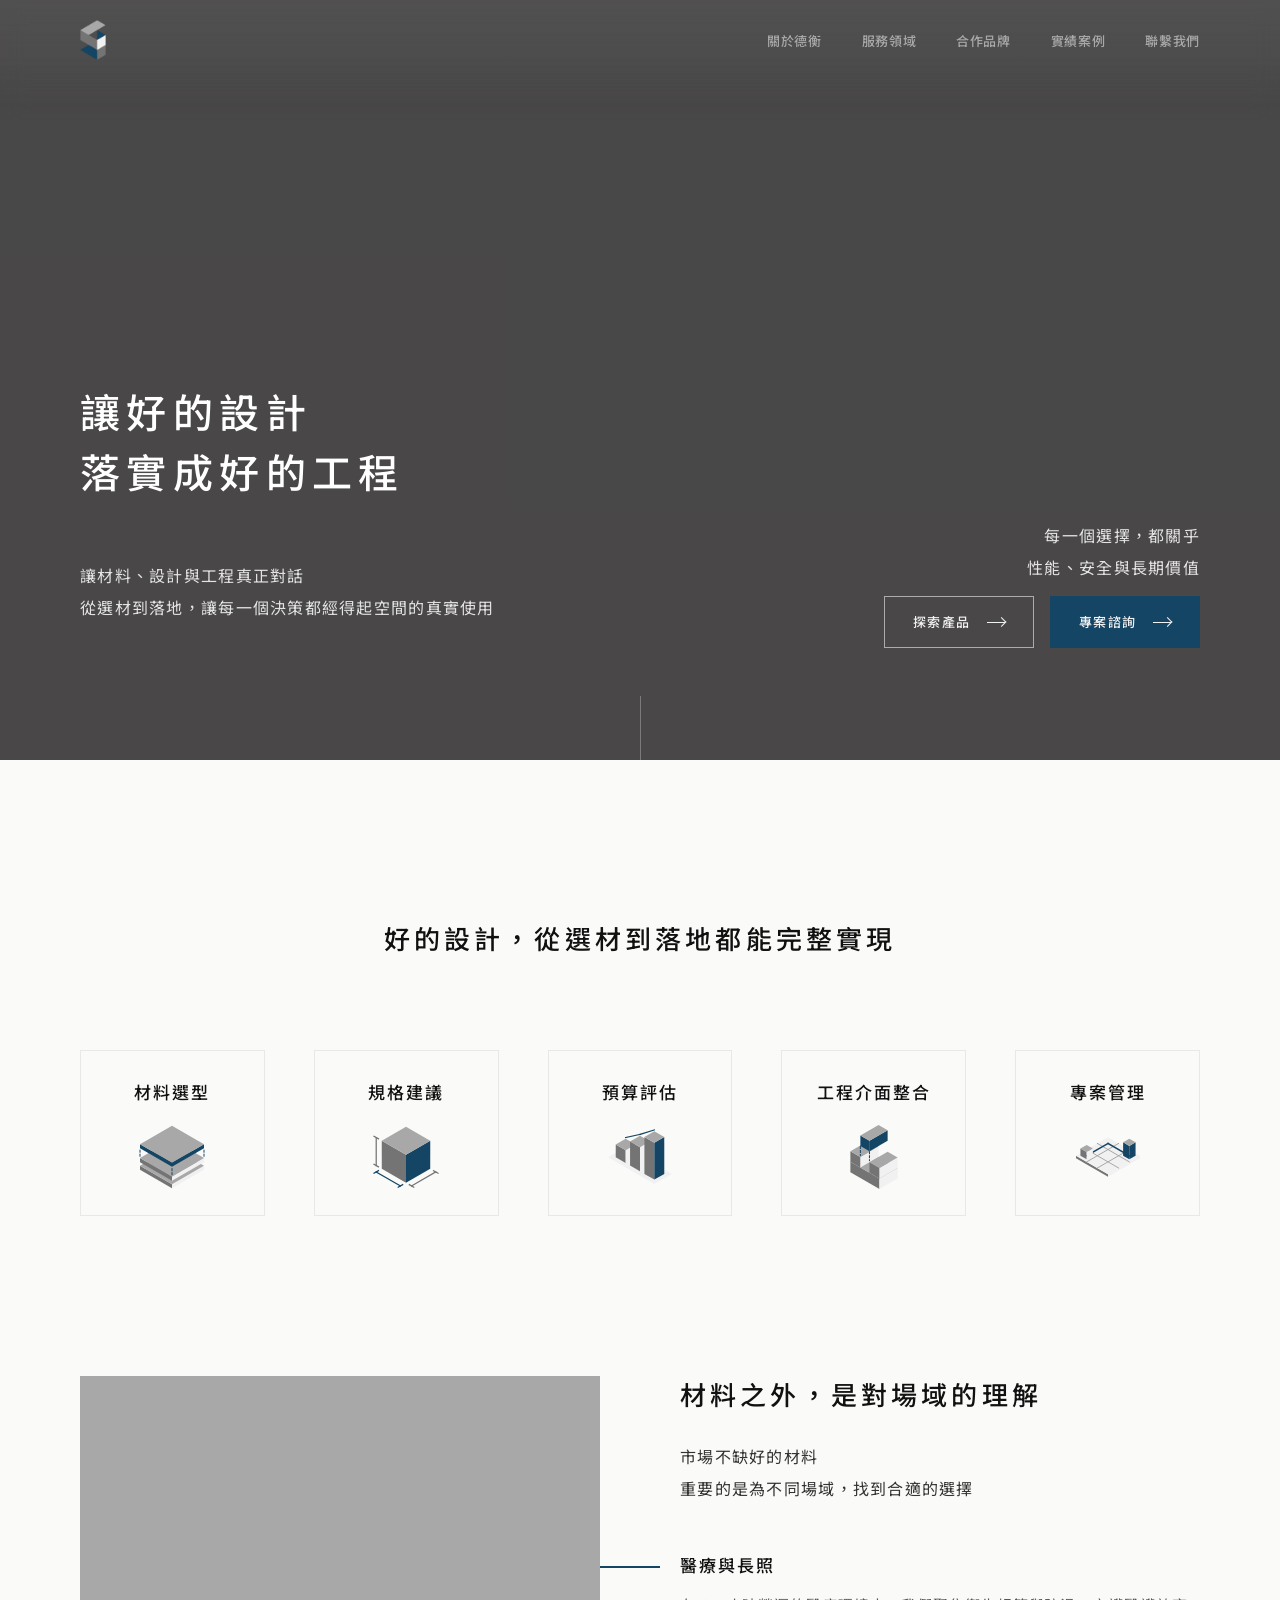
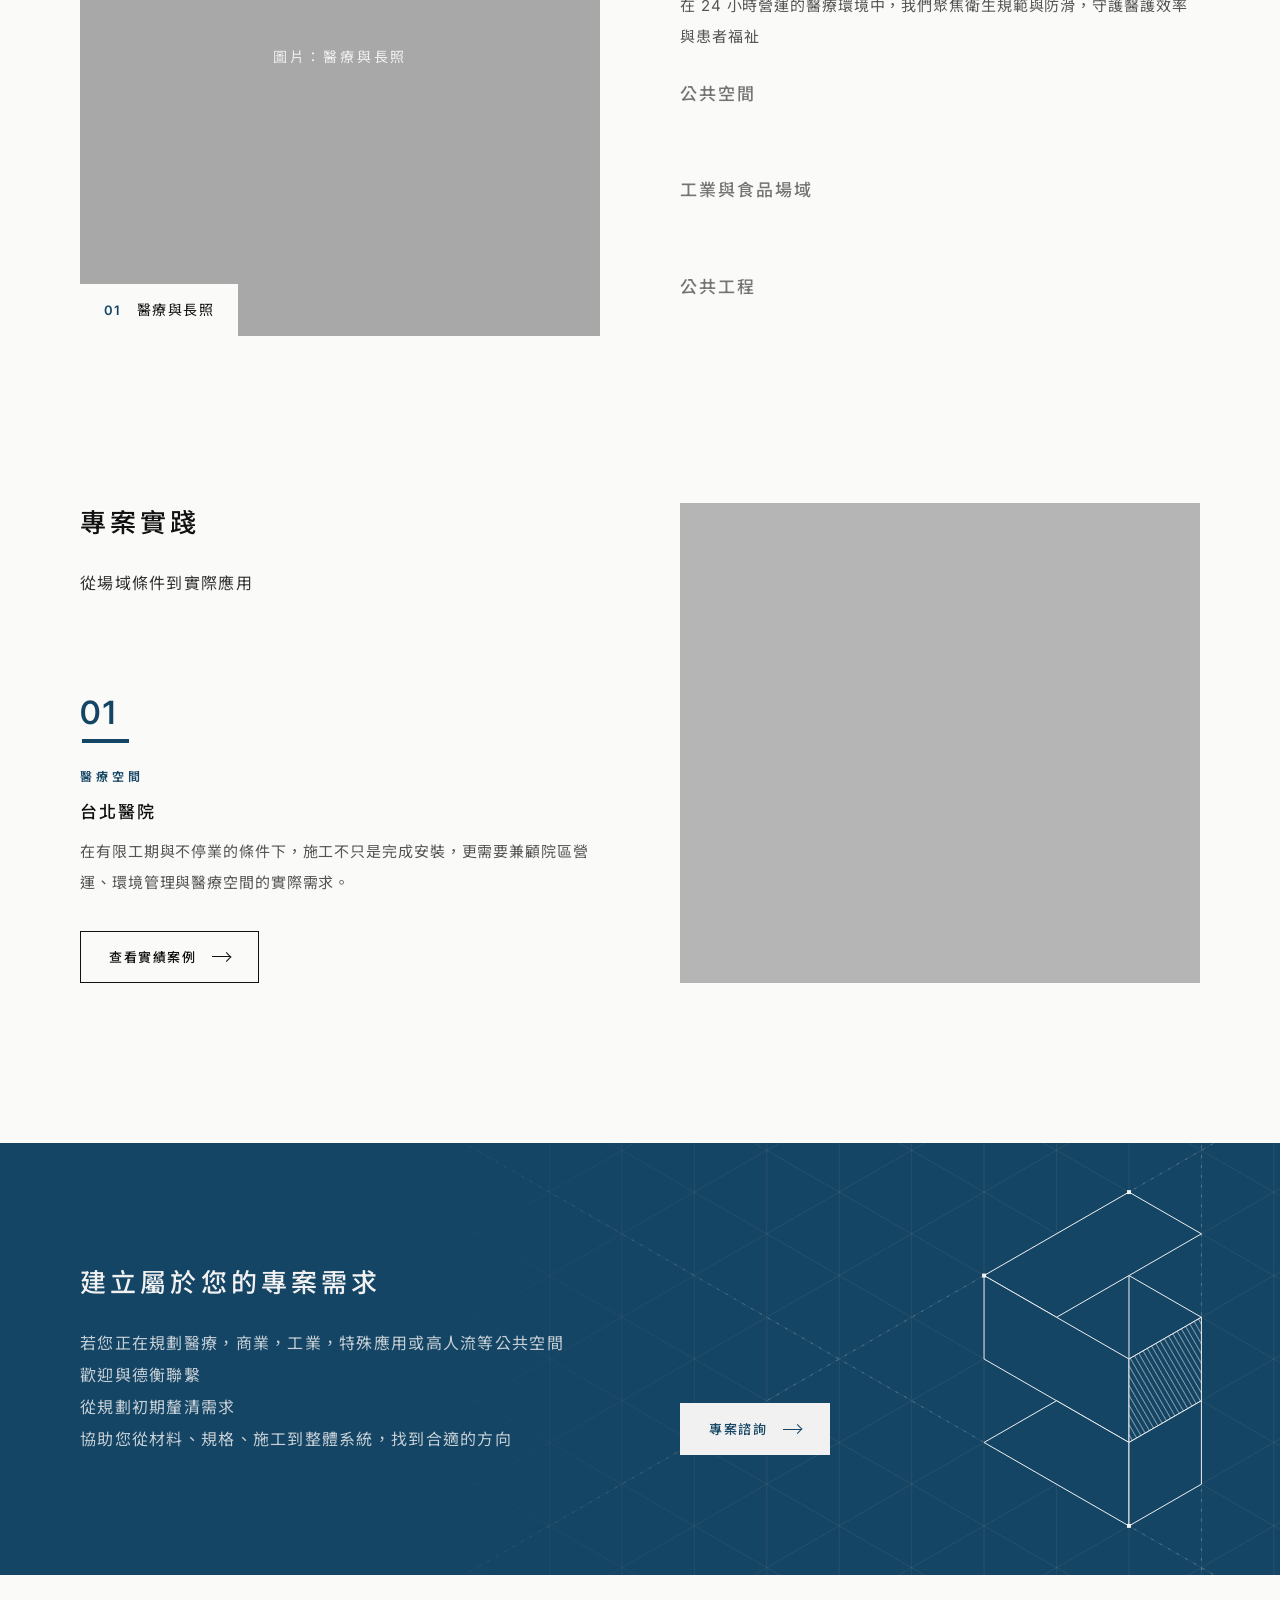
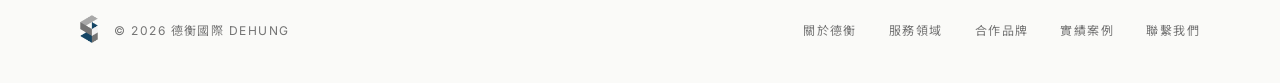
==== index.html @ 92600423 "Initial site preview Six pages (home, about, solutions, products, projects, contact) with noindex me" ====
<!doctype html>
<html lang="zh-Hant">
<head>
  <meta charset="utf-8" />
  <meta name="viewport" content="width=device-width, initial-scale=1" />
  <!-- 預覽階段：不讓搜尋引擎收錄。正式上線時刪除這一行，並把 robots.txt 改成允許 -->
  <meta name="robots" content="noindex, nofollow" />
  <title>德衡國際 DEHUNG</title>
  <link rel="preconnect" href="https://fonts.googleapis.com" />
  <link rel="preconnect" href="https://fonts.gstatic.com" crossorigin />
  <link href="https://fonts.googleapis.com/css2?family=Inter:wght@400;500;600;700&family=Noto+Sans+TC:wght@400;500;600;700&display=swap" rel="stylesheet" />
  <link rel="stylesheet" href="styles.css" />
</head>
<body>
  <header class="site-header">
    <div class="section site-header__inner">
      <a class="site-logo" href="index.html"><img src="assets/dh-icon.png" alt="德衡國際 DEHUNG 首頁" width="26" height="40" /></a>
      <button class="nav-toggle" type="button" aria-expanded="false" aria-controls="site-nav" aria-label="開啟選單"><span></span><span></span></button>
      <nav class="site-nav" id="site-nav" aria-label="主選單">
        <ul class="site-nav__list">
          <li><a href="about.html">關於德衡</a></li>
          <li><a href="solutions.html">服務領域</a></li>
          <li><a href="products.html">合作品牌</a></li>
          <li><a href="projects.html">實績案例</a></li>
          <li><a href="contact.html">聯繫我們</a></li>
        </ul>
      </nav>
    </div>
  </header>

  <main>
    <!-- Hero -->
    <section class="hero">
      <div class="section hero__inner">
        <h1 class="h1">讓好的設計<br />落實成好的工程</h1>
        <div class="hero__bottom">
          <p class="text-large">讓材料、設計與工程真正對話<br />從選材到落地，讓每一個決策都經得起空間的真實使用</p>
          <div class="hero__aside">
            <p class="text-large">每一個選擇，都關乎<br />性能、安全與長期價值</p>
            <div class="btn-group">
              <a class="btn btn--ghost-light" href="products.html">探索產品<span class="arrow" aria-hidden="true"></span></a>
              <a class="btn btn--primary" href="contact.html">專案諮詢<span class="arrow" aria-hidden="true"></span></a>
            </div>
          </div>
        </div>
      </div>
      <span class="hero__scroll" aria-hidden="true"></span>
    </section>

    <!-- 服務流程 -->
    <section class="section block services">
      <h2 class="h3">好的設計，從選材到落地都能完整實現</h2>
      <ul class="services__list">
        <li class="card service-card"><h3 class="h4">材料選型</h3><img src="assets/icons/materials.svg" alt="" width="72" height="72" /></li>
        <li class="card service-card"><h3 class="h4">規格建議</h3><img src="assets/icons/specs.svg" alt="" width="72" height="72" /></li>
        <li class="card service-card"><h3 class="h4">預算評估</h3><img src="assets/icons/budget.svg" alt="" width="72" height="72" /></li>
        <li class="card service-card"><h3 class="h4">工程介面整合</h3><img src="assets/icons/integration.svg" alt="" width="72" height="72" /></li>
        <li class="card service-card"><h3 class="h4">專案管理</h3><img src="assets/icons/management.svg" alt="" width="72" height="72" /></li>
      </ul>
    </section>

    <!-- 場域 -->
    <section class="section block two-col" data-sectors>
      <div class="sectors__media">
        <figure class="sector-panel sector-panel--medical is-active" id="medical-panel" role="tabpanel" aria-labelledby="medical-tab">
          <!-- 換成照片：<img src="assets/sectors/medical.jpg" alt="醫療與長照" /> -->
          <span class="sector-panel__placeholder">圖片：醫療與長照</span>
        </figure>
        <figure class="sector-panel sector-panel--public" id="public-panel" role="tabpanel" aria-labelledby="public-tab" aria-hidden="true">
          <!-- 換成照片：<img src="assets/sectors/public.jpg" alt="公共空間" /> -->
          <span class="sector-panel__placeholder">圖片：公共空間</span>
        </figure>
        <figure class="sector-panel sector-panel--industrial" id="industrial-panel" role="tabpanel" aria-labelledby="industrial-tab" aria-hidden="true">
          <!-- 換成照片：<img src="assets/sectors/industrial.jpg" alt="工業與食品場域" /> -->
          <span class="sector-panel__placeholder">圖片：工業與食品場域</span>
        </figure>
        <figure class="sector-panel sector-panel--civil" id="civil-panel" role="tabpanel" aria-labelledby="civil-tab" aria-hidden="true">
          <!-- 換成照片：<img src="assets/sectors/civil.jpg" alt="公共工程" /> -->
          <span class="sector-panel__placeholder">圖片：公共工程</span>
        </figure>
        <p class="sectors__tag" aria-hidden="true"><span class="sectors__tag-num" data-sector-num>01</span><span data-sector-name>醫療與長照</span></p>
      </div>
      <div class="split__body">
        <h2 class="h3">材料之外，是對場域的理解</h2>
        <p class="text-large split__intro">市場不缺好的材料<br />重要的是為不同場域，找到合適的選擇</p>
        <ul class="sectors__list split__foot" role="tablist" aria-orientation="vertical" aria-label="服務場域">
          <li class="sector-item is-active">
            <button class="sector-tab" id="medical-tab" role="tab" aria-controls="medical-panel" aria-selected="true" tabindex="0" data-num="01">
              <span class="h4">醫療與長照</span>
              <span class="text-body">在 24 小時營運的醫療環境中，我們聚焦衛生規範與防滑，守護醫護效率與患者福祉</span>
            </button>
          </li>
          <li class="sector-item">
            <button class="sector-tab" id="public-tab" role="tab" aria-controls="public-panel" aria-selected="false" tabindex="-1" data-num="02">
              <span class="h4">公共空間</span>
              <span class="text-body">讓公共空間的安全與舒適度被看見，將材料應用轉化為長效的使用者體驗</span>
            </button>
          </li>
          <li class="sector-item">
            <button class="sector-tab" id="industrial-tab" role="tab" aria-controls="industrial-panel" aria-selected="false" tabindex="-1" data-num="03">
              <span class="h4">工業與食品場域</span>
              <span class="text-body">針對工業場域，提供高規格的安全與衛生/公安規劃</span>
            </button>
          </li>
          <li class="sector-item">
            <button class="sector-tab" id="civil-tab" role="tab" aria-controls="civil-panel" aria-selected="false" tabindex="-1" data-num="04">
              <span class="h4">公共工程</span>
              <span class="text-body">在學校、政府機關或公共空間落實結構安全與應用合理性的長久承諾</span>
            </button>
          </li>
        </ul>
      </div>
    </section>

    <!-- 專案實踐 -->
    <section class="section block two-col">
      <div class="split__body">
        <h2 class="h3">專案實踐</h2>
        <p class="text-large split__intro">從場域條件到實際應用</p>
        <article class="case split__foot">
          <span class="project-num"><span class="number">01</span><img src="assets/line-short.svg" alt="" width="47" height="4" /></span>
          <p class="eyebrow eyebrow--accent">醫療空間</p>
          <h3 class="h4">台北醫院</h3>
          <p class="text-body">在有限工期與不停業的條件下，施工不只是完成安裝，更需要兼顧院區營運、環境管理與醫療空間的實際需求。</p>
          <a class="btn btn--secondary" href="projects.html#hospital">查看實績案例<span class="arrow" aria-hidden="true"></span></a>
        </article>
      </div>
      <!-- 換成照片：<img class="split__img" src="assets/home/case-hospital.jpg" alt="台北醫院" style="object-fit:cover;width:100%" /> -->
      <div class="placeholder-img split__img" role="img" aria-label="案例圖片"></div>
    </section>

    <!-- 聯繫 CTA -->
    <section class="cta-band block">
      <div class="section two-col cta-band__inner">
        <img class="cta-band__graphic" src="assets/contact-graphic.svg" alt="" width="1440" height="440" />
        <div>
          <h2 class="h3">建立屬於您的專案需求</h2>
          <p class="text-large">若您正在規劃醫療，商業，工業，特殊應用或高人流等公共空間<br />歡迎與德衡聯繫<br />從規劃初期釐清需求<br />協助您從材料、規格、施工到整體系統，找到合適的方向</p>
        </div>
        <div>
          <a class="btn btn--inverse" href="contact.html">專案諮詢<span class="arrow" aria-hidden="true"></span></a>
        </div>
      </div>
    </section>
  </main>

  <footer class="site-footer">
    <div class="section site-footer__inner">
      <div class="site-footer__brand">
        <img src="assets/dh-icon.png" alt="" width="18" height="28" />
        <p>© 2026 德衡國際 DEHUNG</p>
      </div>
      <nav aria-label="頁尾選單">
        <ul>
          <li><a href="about.html">關於德衡</a></li>
          <li><a href="solutions.html">服務領域</a></li>
          <li><a href="products.html">合作品牌</a></li>
          <li><a href="projects.html">實績案例</a></li>
          <li><a href="contact.html">聯繫我們</a></li>
        </ul>
      </nav>
    </div>
  </footer>
  <script src="main.js"></script>
</body>
</html>
---- styles.css ----
/* ==========================================================================
   DEHUNG website — shared styles
   ========================================================================== */

/* ---------- Tokens ---------- */
:root {
  /* Logo palette — exact values sampled from assets/dh-icon.png. The only brand colours. */
  --logo-navy: #154564;
  --logo-gray: #747474;
  --logo-gray-light: #A8A8A8;
  --logo-white: #F1F1F2;

  /* Neutrals for page and text */
  --color-bg: #fafaf8;
  --color-ink: #111;
  --color-text: #333;
  --color-text-soft: #555;
  --color-white: #fff;
  --color-border: #e8e8e6;
  --color-placeholder: #b5b5b5;
  --color-hero: #706d6d;
  --color-hero-overlay: rgba(26, 26, 26, 0.45);

  --font: "Inter", "Noto Sans TC", "PingFang TC", sans-serif;
  --ease: cubic-bezier(0.65, 0, 0.35, 1);

  /* Layout */
  --page-max: 1440px;
  --gutter: 80px;          /* fixed side margin on every page */
  --media-gap: 80px;       /* gap between an image and its text */
  --space-section: 160px;  /* vertical gap between sections */
  --header-h: 80px;
}

/* ---------- Base ---------- */
* { box-sizing: border-box; }
html, body { margin: 0; }
html { scroll-padding-top: var(--header-h); }
body {
  background: var(--color-bg);
  color: var(--color-ink);
  font-family: var(--font);
  -webkit-font-smoothing: antialiased;
}
h1, h2, h3, p, ul, figure { margin: 0; padding: 0; }
ul { list-style: none; }
img { display: block; }

/* ---------- Type ---------- */
.h1 { font-size: 40px; font-weight: 500; line-height: 1.5;  letter-spacing: 0.16em; }
.h2 { font-size: 34px; font-weight: 500; line-height: 1.5;  letter-spacing: 0.14em; }
.h3 { font-size: 26px; font-weight: 500; line-height: 1.55; letter-spacing: 0.16em; color: var(--color-ink); }
.h4 { font-size: 17px; font-weight: 500; line-height: 1.6;  letter-spacing: 0.12em; color: var(--color-ink); }
.text-large { font-size: 16px; font-weight: 400; line-height: 2;   letter-spacing: 0.08em; color: var(--color-text); }
.text-body  { font-size: 15px; font-weight: 400; line-height: 2.1; letter-spacing: 0.06em; color: var(--color-text-soft); }
.eyebrow { font-size: 12px; font-weight: 600; line-height: 20px; letter-spacing: 0.32em; color: var(--color-text-soft); }
.eyebrow--accent { color: var(--logo-navy); }
.number { font-size: 32px; font-weight: 600; line-height: 1.2; letter-spacing: 0.08em; color: var(--logo-navy); }

/* number with the short navy rule underneath (01, 02 …) */
.project-num { display: inline-flex; flex-direction: column; align-items: flex-start; gap: 6px; }
.project-num img { width: 47px; height: 4px; margin-left: 2px; }

/* ---------- Layout ---------- */
.section {
  max-width: var(--page-max);
  margin: 0 auto;
  padding: 0 var(--gutter);
}
.block { margin-top: var(--space-section); }
.two-col {
  display: grid;
  grid-template-columns: 1fr 1fr;
  column-gap: var(--media-gap);
}
.card { border: 1px solid var(--color-border); }
.placeholder-img { background: var(--color-placeholder); }

/* page title row used at the top of inner pages: title left, intro right */
.page-intro {
  align-items: end;
  padding-top: calc(var(--header-h) + 120px);
}
.page-intro .text-large { color: var(--color-text); }

/* ---------- Header + navigation ---------- */
/* the bar overlays the top of the page (negative margin), so its fade always sits on one background */
.site-header {
  position: sticky;
  top: 0;
  z-index: 50;
  margin-bottom: calc(-1 * var(--header-h));
}
/* logo dark gray (#747474) at 20%, fading to nothing; runs a little past the bar so there is no hard edge */
.site-header::before {
  content: "";
  position: absolute;
  inset: 0 0 -40px;
  z-index: -1;
  background: linear-gradient(to bottom, rgba(116, 116, 116, 0.2), rgba(116, 116, 116, 0));
  /* light frosted blur keeps the menu readable over content scrolling underneath; it fades out with the tint */
  -webkit-backdrop-filter: blur(12px);
  backdrop-filter: blur(12px);
  -webkit-mask-image: linear-gradient(to bottom, #000 55%, transparent);
  mask-image: linear-gradient(to bottom, #000 55%, transparent);
  pointer-events: none;
}
.site-header__inner {
  display: flex;
  align-items: center;
  justify-content: space-between;
  height: var(--header-h);
}
.site-logo img { width: auto; height: 40px; }

.site-nav__list { display: flex; gap: 40px; }
.site-nav a {
  position: relative;
  display: block;
  padding: 8px 0;
  font-size: 13px;
  font-weight: 500;
  letter-spacing: 0.05em;
  color: var(--logo-gray);
  text-decoration: none;
  transition: color 0.3s;
}
.site-nav a:hover,
.site-nav a:focus-visible,
.site-nav a[aria-current="page"] { color: var(--logo-navy); }
/* current page: a thin navy rule under the label */
.site-nav a::after {
  content: "";
  position: absolute;
  left: 0;
  right: 0;
  bottom: 0;
  height: 1px;
  background: var(--logo-navy);
  transform: scaleX(0);
  transform-origin: left;
  transition: transform 0.4s var(--ease);
}
.site-nav a[aria-current="page"]::after { transform: scaleX(1); }
.site-nav a:focus-visible { outline: 2px solid var(--logo-navy); outline-offset: 4px; }
/* over dark sections (home hero, navy band) navy would vanish: light gray, hover/current off-white (set by main.js) */
@media (min-width: 901px) {
  .site-header.is-on-dark .site-nav a { color: var(--logo-gray-light); }
  .site-header.is-on-dark .site-nav a:hover,
  .site-header.is-on-dark .site-nav a:focus-visible,
  .site-header.is-on-dark .site-nav a[aria-current="page"] { color: var(--logo-white); }
  .site-header.is-on-dark .site-nav a::after { background: var(--logo-white); }
}
.site-header.is-on-dark .nav-toggle span { background: var(--logo-white); }
.site-header.is-on-dark:has(.nav-toggle[aria-expanded="true"]) .nav-toggle span { background: var(--logo-gray); }

.nav-toggle {
  display: none;
  position: relative;
  width: 40px;
  height: 40px;
  padding: 0;
  border: 0;
  background: none;
  cursor: pointer;
}
.nav-toggle span {
  position: absolute;
  left: 10px;
  width: 20px;
  height: 1px;
  background: var(--logo-gray);
  transition: transform 0.3s var(--ease), top 0.3s var(--ease);
}
.nav-toggle span:first-child { top: 16px; }
.nav-toggle span:last-child { top: 23px; }
.nav-toggle[aria-expanded="true"] span:first-child { top: 20px; transform: rotate(30deg); }
.nav-toggle[aria-expanded="true"] span:last-child { top: 20px; transform: rotate(-30deg); }

/* ---------- Buttons — square, line-drawn arrow; hover wipes a fill in at the logo's 30° angle ---------- */
.btn {
  --wipe: var(--color-ink);
  --wipe-text: var(--color-white);
  position: relative;
  isolation: isolate;
  overflow: hidden;
  display: inline-flex;
  align-items: center;
  gap: 16px;
  height: 52px;
  padding: 0 28px;
  border: 1px solid currentColor;
  background: none;
  font: inherit;
  font-size: 13px;
  font-weight: 500;
  line-height: 20px;
  letter-spacing: 0.12em;
  text-decoration: none;
  white-space: nowrap;
  cursor: pointer;
  transition: color 0.3s 0.1s, border-color 0.3s;
}
.btn::before {
  content: "";
  position: absolute;
  inset: -1px;
  z-index: -1;
  background: var(--wipe);
  clip-path: polygon(-30px 0, 0 0, -30px 100%, -30px 100%);
  transition: clip-path 0.5s var(--ease);
}
.btn:hover::before,
.btn:focus-visible::before { clip-path: polygon(-30px 0, calc(100% + 30px) 0, 100% 100%, -30px 100%); }
.btn:hover,
.btn:focus-visible { color: var(--wipe-text); border-color: var(--wipe); }
.btn:focus-visible { outline: 2px solid var(--logo-navy); outline-offset: 3px; }

/* line + chevron arrow, also used on its own in list rows */
.arrow {
  position: relative;
  flex: none;
  width: 18px;
  height: 1px;
  background: currentColor;
  transition: width 0.4s var(--ease);
}
.arrow::after {
  content: "";
  position: absolute;
  right: 0;
  top: 50%;
  width: 6px;
  height: 6px;
  border-top: 1px solid currentColor;
  border-right: 1px solid currentColor;
  transform: translateY(-50%) rotate(45deg);
}
.btn:hover .arrow,
.btn:focus-visible .arrow { width: 28px; }

/* navy, wipes to ink */
.btn--primary { background: var(--logo-navy); border-color: var(--logo-navy); color: var(--logo-white); }
/* outline on light backgrounds, wipes to navy */
.btn--secondary { --wipe: var(--logo-navy); --wipe-text: var(--logo-white); color: var(--color-ink); }
/* outline on dark backgrounds (hero), wipes to off-white */
.btn--ghost-light { --wipe: var(--logo-white); --wipe-text: var(--color-ink); color: var(--logo-white); border-color: rgba(241, 241, 242, 0.6); }
/* off-white on navy (CTA band), wipes to ink */
.btn--inverse { background: var(--logo-white); border-color: var(--logo-white); color: var(--logo-navy); }
.btn--ghost-light:focus-visible,
.btn--inverse:focus-visible { outline-color: var(--logo-white); }
.btn-group { display: flex; gap: 16px; }

/* ---------- Image + text split (場域 / 專案實踐 / 服務系統 / 案例) ---------- */
/* text column fills the image height: header at the top, details pinned to the bottom */
.split__body { display: flex; flex-direction: column; }
.split__intro { margin-top: 24px; }
.split__foot { margin-top: auto; padding-top: 48px; }
.split__img { height: 480px; }

.case { max-width: 513px; }
.case .eyebrow { margin-top: 24px; }
.case .h4,
.case .h3 { margin: 12px 0 10px; }
.case .btn { margin-top: 32px; }

/* ---------- 場域 tabs: each item swaps the image on the left (see main.js) ---------- */
.sectors__media {
  --media-h: 560px;
  --slant: calc(var(--media-h) * 0.577); /* tan(30°): wipe edge follows the logo's isometric angle */
  position: relative;
  height: var(--media-h);
  overflow: hidden;
  background: var(--logo-white);
}
.sector-panel {
  position: absolute;
  inset: 0;
  display: flex;
  align-items: center;
  justify-content: center;
  clip-path: polygon(calc(-1 * var(--slant)) -2px, 0 -2px, calc(-1 * var(--slant)) calc(100% + 2px), calc(-1 * var(--slant)) calc(100% + 2px));
  transition: clip-path 0.9s var(--ease);
}
.sector-panel.is-active,
.sector-panel.is-prev {
  /* overshoots the box by a few px so no edge of the image underneath shows through */
  clip-path: polygon(calc(-1 * var(--slant)) -2px, calc(100% + var(--slant) + 4px) -2px, calc(100% + 4px) calc(100% + 2px), calc(-1 * var(--slant)) calc(100% + 2px));
}
.sector-panel.is-active { z-index: 2; }
.sector-panel.is-prev { z-index: 1; transition: none; }
.sector-panel img { position: absolute; inset: 0; width: 100%; height: 100%; object-fit: cover; }
.sector-panel__placeholder { font-size: 14px; letter-spacing: 0.2em; }
.sector-panel--medical    { background: var(--logo-gray-light); color: var(--logo-white); }
.sector-panel--public     { background: var(--logo-gray);       color: var(--logo-white); }
.sector-panel--industrial { background: var(--logo-navy);       color: var(--logo-white); }
.sector-panel--civil      { background: var(--logo-white);      color: var(--logo-gray); }
.sector-panel--commercial { background: var(--logo-gray-light); color: var(--logo-white); }

.sectors__tag {
  position: absolute;
  left: 0;
  bottom: 0;
  z-index: 3;
  display: flex;
  align-items: center;
  gap: 16px;
  padding: 16px 24px;
  background: var(--color-bg);
  font-size: 14px;
  line-height: 20px;
  letter-spacing: 0.1em;
  color: var(--color-ink);
}
.sectors__tag-num { font-size: 13px; font-weight: 600; letter-spacing: 0.08em; color: var(--logo-navy); }

.sectors__list { display: flex; flex-direction: column; gap: 28px; }
.sector-item { position: relative; }
/* navy connector from the image edge to the active item */
.sector-item::before {
  content: "";
  position: absolute;
  top: 13px;
  left: calc(-1 * var(--media-gap));
  width: calc(var(--media-gap) - 20px);
  height: 2px;
  background: var(--logo-navy);
  transform: scaleX(0);
  transform-origin: left;
  transition: transform 0.5s var(--ease);
}
.sector-item.is-active::before { transform: scaleX(1); }
.sector-tab {
  display: block;
  width: 100%;
  padding: 0;
  border: 0;
  background: none;
  font: inherit;
  color: inherit;
  text-align: left;
  cursor: pointer;
}
.sector-tab:focus-visible { outline: 2px solid var(--logo-navy); outline-offset: 6px; }
.sector-tab .h4,
.sector-tab .text-body { display: block; color: var(--logo-gray); }
.sector-tab .h4 { margin-bottom: 10px; transition: color 0.3s; }
.sector-item.is-active .h4 { color: var(--color-ink); }
/* description only shows for the hovered/selected item; its space stays reserved so titles never shift */
.sector-tab .text-body {
  opacity: 0;
  transform: translateY(-8px);
  transition: color 0.3s, opacity 0.4s ease, transform 0.4s ease;
}
.sector-item.is-active .text-body { opacity: 1; transform: none; color: var(--color-text-soft); transition-delay: 0.1s; }

/* ---------- Navy closing band (CTA) ---------- */
.cta-band {
  position: relative;
  overflow: hidden;
  background: var(--logo-navy);
  color: var(--logo-white);
}
.cta-band__inner { position: relative; align-items: end; padding-top: 120px; padding-bottom: 120px; }
/* the logo drawn on its own isometric grid; anchored to the content box so the mark lines up with the right margin */
.cta-band__graphic { position: absolute; top: 0; right: 0; width: auto; height: 100%; pointer-events: none; }
.cta-band__inner > :not(.cta-band__graphic) { position: relative; z-index: 1; }
.cta-band .h3 { color: var(--logo-white); }
.cta-band .text-large { margin-top: 24px; color: rgba(241, 241, 242, 0.8); }

/* ---------- Footer ---------- */
.site-footer__inner {
  display: flex;
  align-items: center;
  justify-content: space-between;
  gap: 24px;
  padding-top: 40px;
  padding-bottom: 40px;
}
.site-footer__brand { display: flex; align-items: center; gap: 16px; }
.site-footer__brand img { width: auto; height: 28px; }
.site-footer p,
.site-footer a { font-size: 12px; letter-spacing: 0.12em; color: var(--logo-gray); text-decoration: none; }
.site-footer nav ul { display: flex; gap: 32px; }
.site-footer a { transition: color 0.3s; }
.site-footer a:hover,
.site-footer a:focus-visible { color: var(--logo-navy); }

/* ==========================================================================
   Pages
   ========================================================================== */

/* ---------- 01 Home ---------- */
/* Hero stays shorter than the viewport so the page never looks finished ("false bottom"). */
.hero {
  position: relative;
  display: flex;
  min-height: clamp(560px, 88svh, 760px);
  background: var(--color-hero);
  color: var(--color-white);
  overflow: hidden;
}
.hero::before {
  content: "";
  position: absolute;
  inset: 0;
  background: var(--color-hero-overlay);
}
.hero__inner {
  position: relative;
  display: flex;
  flex-direction: column;
  justify-content: flex-end; /* headline + CTAs sit in the lower part, always above the fold */
  width: 100%;
  padding-top: calc(var(--header-h) + 120px);
  padding-bottom: 112px;
}
.hero .text-large { color: rgba(255, 255, 255, 0.85); }
/* hero with only a title: same left edge and height as titles on the other heroes */
.hero__inner--title-only { padding-bottom: 268px; }
/* title group: a small kicker naming the parts, then the main line */
.hero-title { display: flex; flex-direction: column; gap: 20px; font-weight: inherit; }
.hero-title__kicker {
  display: flex;
  align-items: center;
  font-size: 15px;
  font-weight: 500;
  letter-spacing: 0.3em;
  color: rgba(241, 241, 242, 0.75);
}
/* words separated by thin vertical rules instead of punctuation */
.hero-title__kicker span + span::before {
  content: "";
  display: inline-block;
  width: 1px;
  height: 12px;
  margin: 0 20px 0 calc(20px - 0.3em);
  background: rgba(241, 241, 242, 0.45);
  vertical-align: -1px;
}
.hero__bottom {
  display: flex;
  justify-content: space-between;
  align-items: flex-start;
  gap: 48px;
  margin-top: 56px;
}
.hero__aside {
  display: flex;
  flex-direction: column;
  align-items: flex-end;
  gap: 12px;
  margin-top: -40px;
  text-align: right;
}
/* scroll cue: a thin line with a light segment travelling down */
.hero__scroll {
  position: absolute;
  left: 50%;
  bottom: 0;
  width: 1px;
  height: 64px;
  overflow: hidden;
  background: rgba(241, 241, 242, 0.3);
}
.hero__scroll::after {
  content: "";
  position: absolute;
  left: 0;
  top: -24px;
  width: 1px;
  height: 24px;
  background: var(--logo-white);
  animation: hero-scroll 2.4s var(--ease) infinite;
}
@keyframes hero-scroll { to { transform: translateY(88px); } }

.services { text-align: center; }
.services__list {
  display: flex;
  justify-content: center;
  gap: 49px;
  margin-top: 90px;
}
.service-card {
  display: flex;
  flex-direction: column;
  align-items: center;
  width: 205px;
  height: 166px;
  padding-top: 29px;
}
.service-card img { margin-top: 14px; }

/* ---------- 02 About ---------- */
/* hero reuses the home hero; its right column is taller, so both columns sit on the bottom line */
.hero__bottom--end { align-items: flex-end; }
.hero__bottom--end .hero__aside { margin-top: 0; gap: 24px; }
.hero .hero__statement { color: var(--logo-white); }

/* 我們服務的場域 — full-bleed strips; the hovered/clicked one opens into a large image with its text */
.fields {
  display: flex;
  height: 600px;
  margin-top: 48px;
}
.field-panel {
  --bg: var(--logo-gray-light);
  --fg: var(--color-ink);
  position: relative;
  flex: 1 1 0;
  min-width: 0;
  overflow: hidden;
  background: var(--bg);
  color: var(--fg);
  transition: flex-grow 0.8s var(--ease);
}
.field-panel + .field-panel { border-left: 1px solid rgba(250, 250, 248, 0.5); }
.field-panel.is-active { flex-grow: 5; }
.field-panel--medical    { --bg: var(--logo-gray-light); --fg: var(--color-ink); }
.field-panel--public     { --bg: var(--logo-gray);       --fg: var(--logo-white); }
.field-panel--industrial { --bg: var(--logo-navy);       --fg: var(--logo-white); }
.field-panel--civil      { --bg: var(--logo-white);      --fg: var(--color-ink); }
.field-panel--commercial { --bg: var(--logo-gray-light); --fg: var(--color-ink); }

.field-panel__media { position: absolute; inset: 0; display: flex; align-items: center; justify-content: center; }
.field-panel__media img { position: absolute; inset: 0; width: 100%; height: 100%; object-fit: cover; }
.field-panel__placeholder { font-size: 14px; letter-spacing: 0.2em; opacity: 0; transition: opacity 0.4s; }
.field-panel.is-active .field-panel__placeholder { opacity: 0.8; transition-delay: 0.4s; }
/* shade under the text of the open panel so white type reads on any photo */
.field-panel::after {
  content: "";
  position: absolute;
  inset: 0;
  z-index: 1;
  background: linear-gradient(to top, rgba(17, 17, 17, 0.6), rgba(17, 17, 17, 0) 55%);
  opacity: 0;
  transition: opacity 0.6s;
  pointer-events: none;
}
.field-panel.is-active::after { opacity: 1; }

.field-panel__btn {
  position: absolute;
  inset: 0;
  z-index: 3;
  display: flex;
  flex-direction: column;
  align-items: flex-start;
  gap: 24px;
  padding: 32px 28px;
  border: 0;
  background: none;
  font: inherit;
  color: inherit;
  text-align: left;
  cursor: pointer;
}
.field-panel.is-active .field-panel__btn { cursor: default; }
.field-panel__btn:focus-visible { outline: 2px solid var(--logo-navy); outline-offset: -6px; }
.field-panel__num {
  display: flex;
  flex-direction: column;
  gap: 8px;
  font-size: 13px;
  font-weight: 600;
  letter-spacing: 0.08em;
}
.field-panel__num::after { content: ""; width: 24px; height: 2px; background: currentColor; }
.field-panel.is-active .field-panel__num { color: var(--logo-white); }
/* collapsed: the name runs vertically, like a label on a drawing sheet */
.field-panel__label {
  writing-mode: vertical-rl;
  font-size: 18px;
  font-weight: 500;
  letter-spacing: 0.24em;
  transition: opacity 0.3s;
}
.field-panel.is-active .field-panel__label { opacity: 0; }

.field-panel__body {
  position: absolute;
  left: 48px;
  right: 48px;
  bottom: 48px;
  z-index: 2;
  max-width: 560px;
  opacity: 0;
  transform: translateY(16px);
  transition: opacity 0.3s, transform 0.3s;
  pointer-events: none;
}
.field-panel.is-active .field-panel__body { opacity: 1; transform: none; transition: opacity 0.6s 0.35s, transform 0.6s 0.35s var(--ease); }
.field-panel__body .h3 { color: var(--color-white); }
.field-panel__body .text-large { margin-top: 12px; color: rgba(255, 255, 255, 0.85); }

/* ---------- 03 Solutions — built around the three systems ---------- */

/* overview: three columns, each a link down to its system */
.system-cards { display: grid; grid-template-columns: repeat(3, 1fr); list-style: none; padding: 0; margin: 0; }
.system-cards li + li { border-left: 1px solid var(--logo-gray-light); }
.system-card {
  position: relative;
  display: flex;
  flex-direction: column;
  align-items: flex-start;
  height: 100%;
  padding: 48px 40px 40px;
  border-top: 1px solid var(--logo-gray-light);
  border-bottom: 1px solid var(--logo-gray-light);
  color: var(--color-ink);
  text-decoration: none;
}
/* navy rule draws across the top on hover */
.system-card::before {
  content: "";
  position: absolute;
  top: -1px;
  left: 0;
  right: 0;
  height: 2px;
  background: var(--logo-navy);
  transform: scaleX(0);
  transform-origin: left;
  transition: transform 0.5s var(--ease);
}
.system-card img { margin-bottom: 40px; }
.system-card .h3 { margin-top: 8px; transition: color 0.3s; }
.system-card__more {
  display: inline-flex;
  align-items: center;
  gap: 14px;
  margin-top: 32px;
  font-size: 13px;
  letter-spacing: 0.12em;
  color: var(--logo-gray);
  transition: color 0.3s;
}
.system-card .arrow { transform: rotate(90deg); }
.system-card:hover::before,
.system-card:focus-visible::before { transform: scaleX(1); }
.system-card:hover .h3,
.system-card:focus-visible .h3,
.system-card:hover .system-card__more,
.system-card:focus-visible .system-card__more { color: var(--logo-navy); }
.system-card:focus-visible { outline: 2px solid var(--logo-navy); outline-offset: -2px; }

/* detail: sticky index on the left marks the system in view */
.systems {
  display: grid;
  grid-template-columns: 220px 1fr;
  column-gap: var(--media-gap);
  align-items: start;
}
.systems__index {
  position: sticky;
  top: calc(var(--header-h) + 48px);
  display: flex;
  flex-direction: column;
}
.systems__index a {
  display: flex;
  align-items: baseline;
  gap: 16px;
  padding: 14px 0 14px 20px;
  border-left: 1px solid var(--logo-gray-light);
  font-size: 15px;
  font-weight: 500;
  letter-spacing: 0.08em;
  color: var(--logo-gray);
  text-decoration: none;
  transition: color 0.3s, border-color 0.3s;
}
.systems__index a .eyebrow { color: inherit; letter-spacing: 0.08em; }
.systems__index a:hover,
.systems__index a[aria-current="true"] { color: var(--logo-navy); }
.systems__index a[aria-current="true"] { border-left: 2px solid var(--logo-navy); padding-left: 19px; }

.system { scroll-margin-top: calc(var(--header-h) + 48px); }
.system + .system { margin-top: var(--space-section); }
.system__img { height: 520px; width: 100%; object-fit: cover; }
.system__text {
  display: grid;
  grid-template-columns: 5fr 7fr;
  column-gap: 48px;
  margin-top: 48px;
}
.system__num {
  display: block;
  margin-bottom: 12px;
  font-size: 56px;
  font-weight: 500;
  line-height: 1;
  letter-spacing: 0.04em;
  color: var(--logo-navy);
}
.system__desc .text-body + .text-body { margin-top: 16px; }

/* ---------- 04 Products ---------- */
/* category header: title on the left, link to the matching system on the right */
.brand-head {
  display: flex;
  align-items: flex-end;
  justify-content: space-between;
  gap: 24px;
  margin-bottom: 40px;
  padding-bottom: 24px;
  border-bottom: 1px solid var(--logo-gray-light);
}
.brand-head .h3 { line-height: 1.2; }

/* small text link with the line arrow (gray, navy on hover) */
.text-link {
  display: inline-flex;
  align-items: center;
  gap: 14px;
  font-size: 13px;
  letter-spacing: 0.12em;
  color: var(--logo-gray);
  text-decoration: none;
  white-space: nowrap;
  transition: color 0.3s;
}
.text-link:hover,
.text-link:focus-visible { color: var(--logo-navy); }
.text-link:hover .arrow,
.text-link:focus-visible .arrow { width: 28px; }

.brand-grid { display: grid; grid-template-columns: repeat(3, 1fr); gap: 40px; }
.brand-card { display: flex; flex-direction: column; }
.brand-card__img { width: 100%; aspect-ratio: 16 / 10; object-fit: cover; }
.brand-card__body { padding-top: 24px; }
.brand-card .h4 { margin-bottom: 8px; }

/* ---------- 05 Projects — expandable case rows; opening one reveals its image, then its text ---------- */
.case-item,
.case-next { border-top: 1px solid var(--logo-gray-light); }
.case-list > :last-child { border-bottom: 1px solid var(--logo-gray-light); }
.case-item__heading { margin: 0; font: inherit; }

.case-item__toggle,
.case-next {
  display: grid;
  grid-template-columns: 120px 1fr auto;
  align-items: center;
  width: 100%;
  padding: 40px 0;
}
.case-item__toggle {
  border: 0;
  background: none;
  font: inherit;
  color: inherit;
  text-align: left;
  cursor: pointer;
}
.case-item__toggle:focus-visible { outline: 2px solid var(--logo-navy); outline-offset: 4px; }
.case-item__title { display: flex; flex-direction: column; gap: 6px; }
.case-item__title .h3 { transition: color 0.3s; }

/* plus made of two hairlines; the vertical one turns flat to make a minus when open */
.case-item__icon { position: relative; width: 24px; height: 24px; color: var(--logo-gray); transition: color 0.3s; }
.case-item__icon::before,
.case-item__icon::after { content: ""; position: absolute; background: currentColor; }
.case-item__icon::before { left: 0; right: 0; top: 50%; height: 1px; }
.case-item__icon::after { top: 0; bottom: 0; left: 50%; width: 1px; transition: transform 0.5s var(--ease); }
.case-item__toggle:hover .h3,
.case-item__toggle:hover .case-item__icon,
.case-item.is-open .case-item__icon { color: var(--logo-navy); }
.case-item.is-open .case-item__icon::after { transform: rotate(90deg); }

/* 1. the row opens */
.case-item__panel {
  display: grid;
  grid-template-rows: 0fr;
  transition: grid-template-rows 0.8s var(--ease);
}
.case-item.is-open .case-item__panel { grid-template-rows: 1fr; }
.case-item__inner { min-height: 0; overflow: hidden; }
.case-item.is-open .case-item__inner { padding-bottom: 64px; }

/* 2. the image wipes in along the logo's 30° edge */
.case-item__img {
  --slant: 30vw;
  width: 100%;
  aspect-ratio: 16 / 9;
  object-fit: cover;
  clip-path: polygon(calc(-1 * var(--slant)) 0, 0 0, calc(-1 * var(--slant)) 100%, calc(-1 * var(--slant)) 100%);
  transition: clip-path 0.4s var(--ease);
}
.case-item.is-open .case-item__img {
  clip-path: polygon(calc(-1 * var(--slant)) 0, calc(100% + var(--slant)) 0, 100% 100%, calc(-1 * var(--slant)) 100%);
  transition: clip-path 1.1s 0.25s var(--ease);
}

/* 3. then the text rises in */
.case-item__body {
  margin-top: 56px;
  opacity: 0;
  transform: translateY(16px);
  transition: opacity 0.3s, transform 0.3s;
}
.case-item.is-open .case-item__body { opacity: 1; transform: none; transition: opacity 0.7s 0.8s, transform 0.7s 0.8s var(--ease); }
.case-item__lead { color: var(--color-ink); }
.case-item__meta { margin: 0 0 32px; }
.case-item__meta div {
  display: grid;
  grid-template-columns: 120px 1fr;
  padding: 14px 0;
  border-top: 1px solid var(--logo-gray-light);
}
.case-item__meta div:last-child { border-bottom: 1px solid var(--logo-gray-light); }
.case-item__meta dt { font-size: 13px; letter-spacing: 0.12em; color: var(--logo-gray); }
.case-item__meta dd { margin: 0; font-size: 15px; letter-spacing: 0.08em; color: var(--color-ink); }

/* reserved slot for the next case, same rhythm as a row */
.case-next__num { font-size: 32px; font-weight: 600; letter-spacing: 0.08em; color: var(--logo-gray-light); }
.case-next p { font-size: 15px; letter-spacing: 0.16em; color: var(--logo-gray); }

/* ---------- 06 Contact — split screen: navy intro panel left, form right, both above the fold ---------- */
.contact {
  /* side padding that still lines up with the 1440 content box on very wide screens */
  --edge: max(var(--gutter), calc((100vw - var(--page-max)) / 2 + var(--gutter)));
  display: grid;
  grid-template-columns: 5fr 7fr;
  min-height: 100svh;
}
/* the blur under the header would smear the navy panel into the light half — keep the tint, drop the blur here */
body:has(.contact) .site-header::before { -webkit-backdrop-filter: none; backdrop-filter: none; }
.contact__panel {
  position: relative;
  overflow: hidden;
  background: var(--logo-navy);
  color: var(--logo-white);
}
.contact__intro {
  position: relative;
  z-index: 1;
  padding: calc(var(--header-h) + 120px) var(--media-gap) 120px var(--edge);
}
.contact__intro .h1 { color: var(--color-white); }
.contact__intro .text-large { margin-top: 32px; color: rgba(241, 241, 242, 0.8); }
/* the logo drawing, anchored bottom-right so the mark sits in the panel corner */
.contact__graphic { position: absolute; right: 0; bottom: 0; width: auto; height: 440px; max-width: none; pointer-events: none; }

.contact__form-wrap { padding: calc(var(--header-h) + 120px) var(--edge) 120px var(--media-gap); }
.contact-form { display: grid; grid-template-columns: 1fr 1fr; gap: 40px 48px; max-width: 720px; }
.contact-form__note { grid-column: 1 / -1; font-size: 13px; letter-spacing: 0.12em; color: var(--logo-gray); }
.contact-form__note span,
.field label span { color: var(--logo-navy); }

.field { display: flex; flex-direction: column; gap: 10px; }
.field--full { grid-column: 1 / -1; }
.field label { font-size: 13px; line-height: 20px; letter-spacing: 0.12em; color: var(--logo-gray); transition: color 0.3s; }
.field input,
.field textarea {
  width: 100%;
  padding: 10px 0 12px;
  border: 0;
  border-bottom: 1px solid var(--logo-gray-light);
  border-radius: 0;
  background: transparent;
  font: inherit;
  font-size: 15px;
  letter-spacing: 0.06em;
  color: var(--color-ink);
  transition: border-color 0.3s, box-shadow 0.3s;
}
.field textarea { min-height: 160px; resize: vertical; line-height: 2; }
/* focus: navy underline, label follows */
.field input:focus,
.field textarea:focus { outline: none; border-bottom-color: var(--logo-navy); box-shadow: 0 1px 0 var(--logo-navy); }
.field:focus-within label { color: var(--logo-navy); }
/* error: heavier ink underline + message under the field */
.field [aria-invalid="true"] { border-bottom-color: var(--color-ink); box-shadow: 0 1px 0 var(--color-ink); }
.field__error { min-height: 20px; margin: 0; font-size: 13px; line-height: 20px; letter-spacing: 0.08em; color: var(--color-ink); }

.contact-form__actions { grid-column: 1 / -1; display: flex; align-items: center; gap: 24px; flex-wrap: wrap; margin-top: 8px; }
.contact-form__status { font-size: 14px; letter-spacing: 0.08em; color: var(--color-text-soft); }

/* ==========================================================================
   Responsive
   ========================================================================== */
@media (max-width: 1100px) {
  :root { --gutter: 40px; --space-section: 120px; }
  .two-col { grid-template-columns: 1fr; row-gap: 40px; }
  .sector-item::before { display: none; }
  .sectors__media { --media-h: 400px; }
  .services__list { flex-wrap: wrap; gap: 24px; }
  .system--reverse .split__img { order: 0; }
  .split__img { height: 400px; }
  .brand-grid { grid-template-columns: repeat(2, 1fr); }
  .fields { height: 520px; }
  .systems { grid-template-columns: 1fr; }
  .contact { grid-template-columns: 1fr; }
  .contact__graphic { display: none; }
  .contact__intro, .contact__form-wrap { padding-left: var(--gutter); padding-right: var(--gutter); }
  .systems__index { display: none; }
  .system__img { height: 400px; }
  .system-card { padding: 40px 24px 32px; }
  .field-panel__body { left: 32px; right: 32px; bottom: 32px; }
  .cta-band__graphic { opacity: 0.4; }
}
@media (max-width: 900px) {
  .nav-toggle { display: block; }
  .site-nav {
    display: none;
    position: absolute;
    top: 100%;
    left: 0;
    right: 0;
    background: var(--color-bg);
    border-bottom: 1px solid var(--logo-white);
  }
  .site-nav.is-open { display: block; }
  .site-nav__list { flex-direction: column; gap: 0; padding: 8px var(--gutter) 24px; }
  .site-nav a { padding: 14px 0; }
  .site-nav a::after { display: none; }
}
@media (max-width: 720px) {
  :root { --gutter: 20px; --space-section: 96px; --header-h: 64px; }
  .h1 { font-size: 28px; }
  .h2 { font-size: 24px; }
  .h3 { font-size: 22px; }
  .site-logo img { height: 34px; }
  .hero__bottom { flex-direction: column; margin-top: 40px; }
  .hero__aside { margin-top: 0; align-items: flex-start; text-align: left; }
  .hero__inner--title-only { padding-bottom: 112px; }
  .services__list { margin-top: 48px; }
  .service-card { width: calc(50% - 12px); }
  .split__img { height: 280px; }
  .page-intro { padding-top: calc(var(--header-h) + 72px); }
  .brand-grid { grid-template-columns: 1fr; }
  .brand-head { flex-wrap: wrap; }
  .case-item__toggle, .case-next { grid-template-columns: 64px 1fr auto; padding: 28px 0; }
  .case-item__body { margin-top: 32px; }
  .case-item.is-open .case-item__inner { padding-bottom: 40px; }
  .contact { grid-template-columns: 1fr; min-height: 0; }
  .contact__intro { padding: calc(var(--header-h) + 56px) var(--gutter) 56px; }
  .contact__graphic { display: none; }
  .contact__form-wrap { padding: 56px var(--gutter) 96px; }
  .contact-form { grid-template-columns: 1fr; gap: 28px; }
  .system-cards { grid-template-columns: 1fr; }
  .system-cards li + li { border-left: 0; }
  .system-card { border-bottom: 0; }
  .system-cards li:last-child .system-card { border-bottom: 1px solid var(--logo-gray-light); }
  .system-card img { width: 88px; height: 88px; margin-bottom: 24px; }
  .system__img { height: 260px; }
  .system__text { grid-template-columns: 1fr; row-gap: 24px; margin-top: 32px; }
  .system__num { font-size: 48px; }
  .fields { flex-direction: column; height: auto; margin-top: 32px; }
  .field-panel { flex: none; height: 72px; transition: height 0.6s var(--ease); }
  .field-panel + .field-panel { border-left: 0; border-top: 1px solid rgba(250, 250, 248, 0.5); }
  .field-panel.is-active { height: 420px; }
  .field-panel__btn { flex-direction: row; align-items: center; padding: 0 20px; height: 72px; bottom: auto; }
  .field-panel__num { flex-direction: row; align-items: center; }
  .field-panel__label { writing-mode: horizontal-tb; font-size: 16px; letter-spacing: 0.1em; }
  .field-panel__body { left: 20px; right: 20px; bottom: 28px; }
  .cta-band__inner { padding-top: 80px; padding-bottom: 80px; row-gap: 32px; }
  .cta-band__graphic { display: none; }
  .site-footer__inner { flex-direction: column; align-items: flex-start; }
  .site-footer nav ul { flex-wrap: wrap; gap: 16px 24px; }
}
@media (prefers-reduced-motion: reduce) {
  *, *::before, *::after { transition: none !important; animation: none !important; }
  .sector-tab .text-body { transform: none; }
  .hero__scroll::after { top: 0; }
}
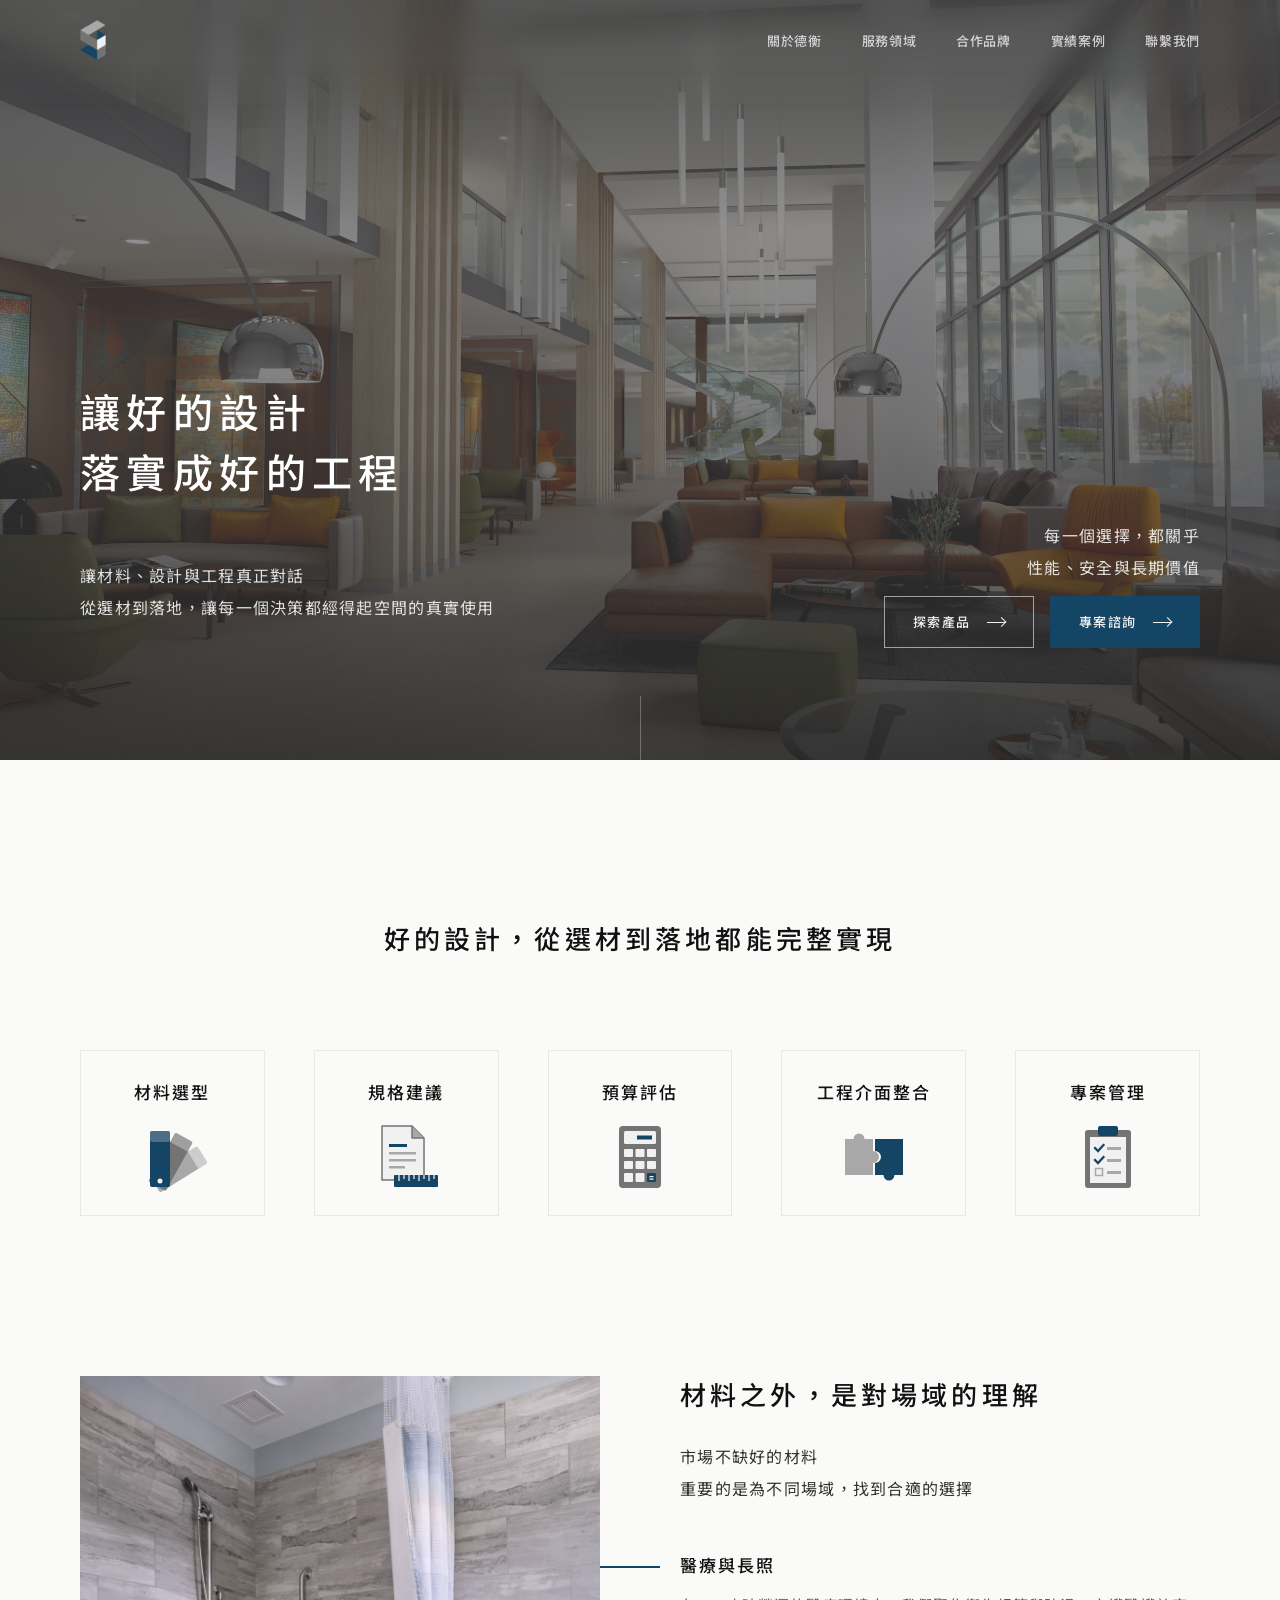
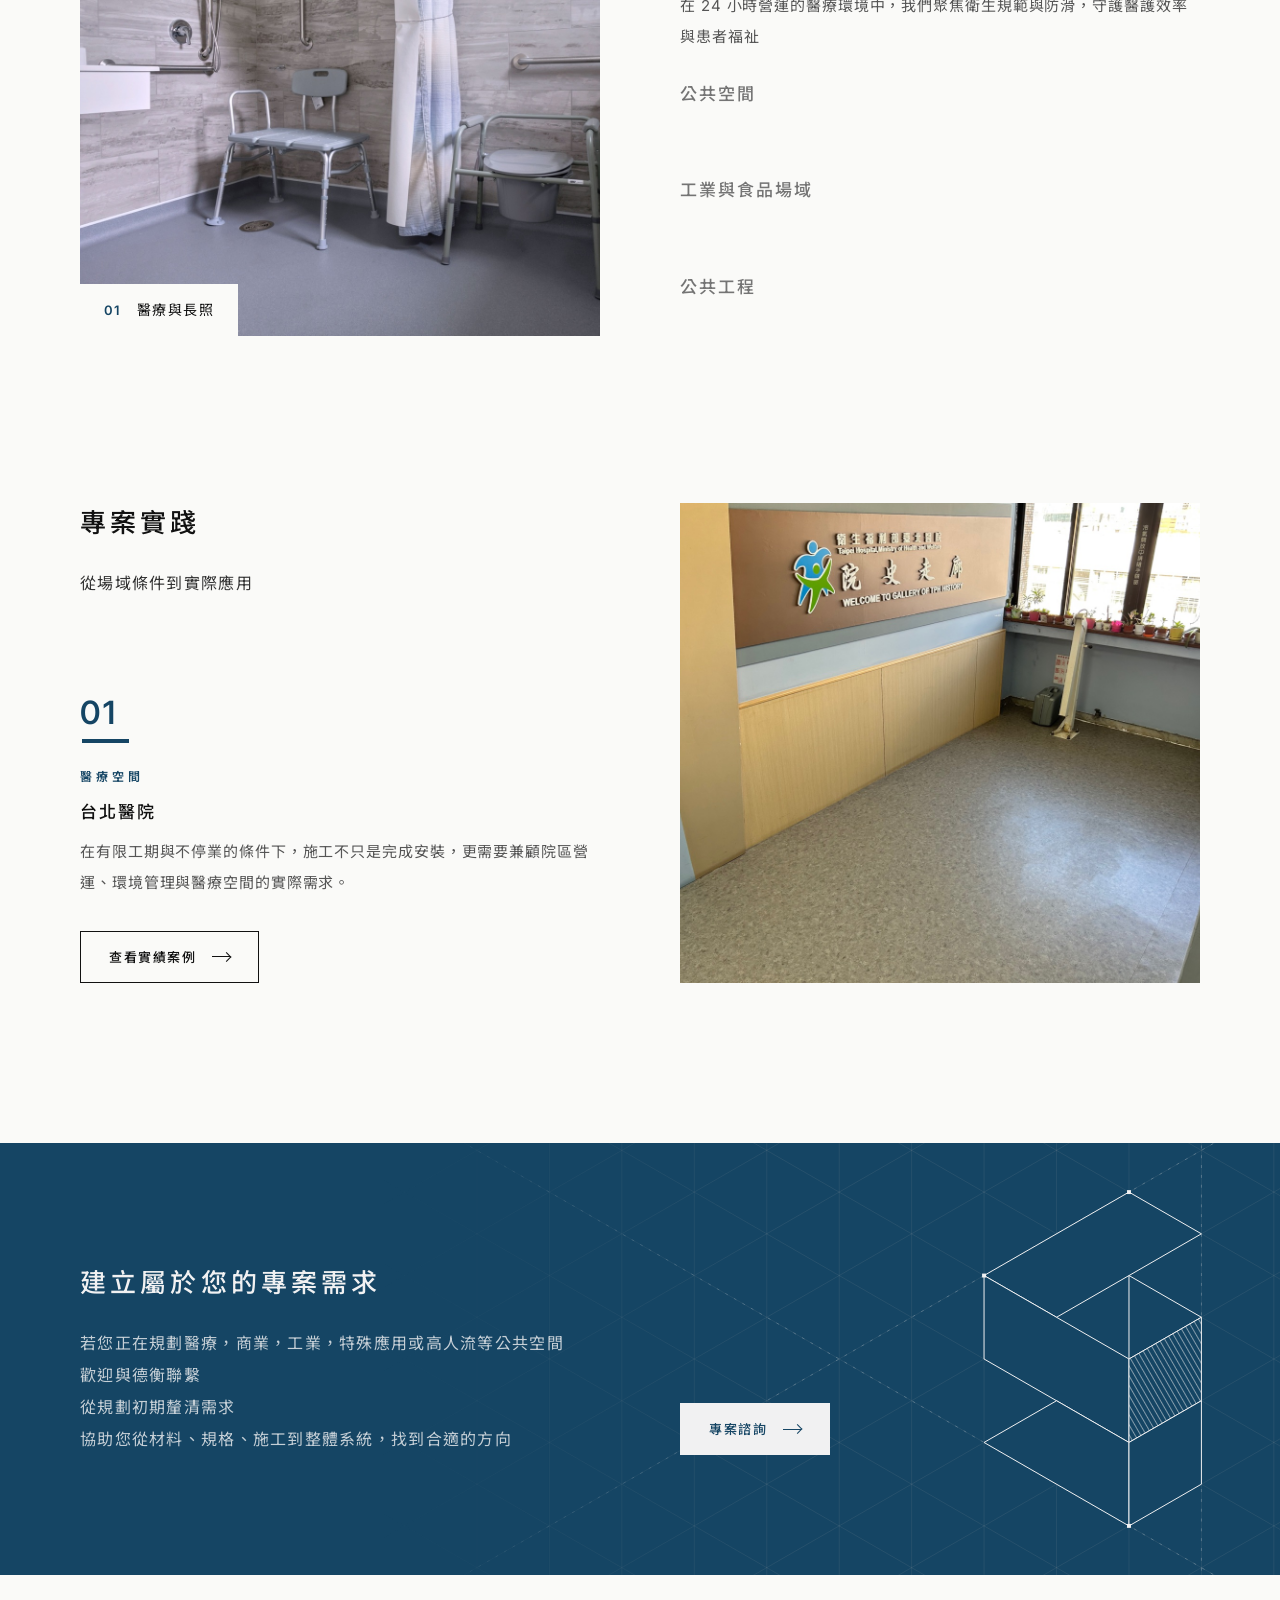
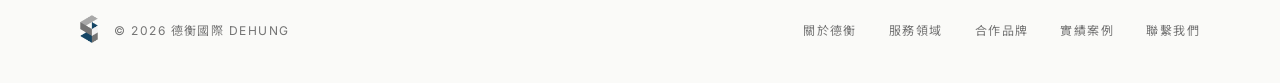
==== commit d61145d3: "更新 icon、照片，綁定 preview 網域 Co-Authored-By: Claude Opus 5.5 <noreply@anthropic.com>" ====
--- a/index.html
+++ b/index.html
@@ -30,7 +30,8 @@
 
   <main>
     <!-- Hero -->
-    <section class="hero">
+    <section class="hero hero--photo">
+      <img class="hero__bg" src="assets/home/hero.jpg" alt="" fetchpriority="high" />
       <div class="section hero__inner">
         <h1 class="h1">讓好的設計<br />落實成好的工程</h1>
         <div class="hero__bottom">
@@ -60,23 +61,19 @@
     </section>
 
     <!-- 場域 -->
-    <section class="section block two-col" data-sectors>
+    <section class="section block two-col sectors--fade" data-sectors>
       <div class="sectors__media">
         <figure class="sector-panel sector-panel--medical is-active" id="medical-panel" role="tabpanel" aria-labelledby="medical-tab">
-          <!-- 換成照片：<img src="assets/sectors/medical.jpg" alt="醫療與長照" /> -->
-          <span class="sector-panel__placeholder">圖片：醫療與長照</span>
+          <img src="assets/sectors/medical.jpg" alt="無障礙衛浴：止滑地板、扶手與洗澡椅" />
         </figure>
         <figure class="sector-panel sector-panel--public" id="public-panel" role="tabpanel" aria-labelledby="public-tab" aria-hidden="true">
-          <!-- 換成照片：<img src="assets/sectors/public.jpg" alt="公共空間" /> -->
-          <span class="sector-panel__placeholder">圖片：公共空間</span>
+          <img src="assets/sectors/public.jpg" alt="大學中庭與用餐區的大面積地坪" />
         </figure>
         <figure class="sector-panel sector-panel--industrial" id="industrial-panel" role="tabpanel" aria-labelledby="industrial-tab" aria-hidden="true">
-          <!-- 換成照片：<img src="assets/sectors/industrial.jpg" alt="工業與食品場域" /> -->
-          <span class="sector-panel__placeholder">圖片：工業與食品場域</span>
+          <img src="assets/sectors/industrial-food.jpg" alt="餐廳廚房：木作櫥櫃、不鏽鋼工作台與深色地坪" />
         </figure>
         <figure class="sector-panel sector-panel--civil" id="civil-panel" role="tabpanel" aria-labelledby="civil-tab" aria-hidden="true">
-          <!-- 換成照片：<img src="assets/sectors/civil.jpg" alt="公共工程" /> -->
-          <span class="sector-panel__placeholder">圖片：公共工程</span>
+          <img src="assets/sectors/civil-works.jpg" alt="衛生牆板、不鏽鋼設備與地面排水的後場空間" />
         </figure>
         <p class="sectors__tag" aria-hidden="true"><span class="sectors__tag-num" data-sector-num>01</span><span data-sector-name>醫療與長照</span></p>
       </div>
@@ -125,8 +122,7 @@
           <a class="btn btn--secondary" href="projects.html#hospital">查看實績案例<span class="arrow" aria-hidden="true"></span></a>
         </article>
       </div>
-      <!-- 換成照片：<img class="split__img" src="assets/home/case-hospital.jpg" alt="台北醫院" style="object-fit:cover;width:100%" /> -->
-      <div class="placeholder-img split__img" role="img" aria-label="案例圖片"></div>
+      <img class="split__img" src="assets/home/case-hospital.jpg" alt="臺北醫院院史走廊，完工後的地坪" loading="lazy" />
     </section>
 
     <!-- 聯繫 CTA -->
--- a/styles.css
+++ b/styles.css
@@ -25,7 +25,7 @@
   --ease: cubic-bezier(0.65, 0, 0.35, 1);
 
   /* Layout */
-  --page-max: 1440px;
+  --page-max: 1600px;      /* content box incl. gutters: 1440px of content on wide screens */
   --gutter: 80px;          /* fixed side margin on every page */
   --media-gap: 80px;       /* gap between an image and its text */
   --space-section: 160px;  /* vertical gap between sections */
@@ -150,6 +150,8 @@
   .site-header.is-on-dark .site-nav a:focus-visible,
   .site-header.is-on-dark .site-nav a[aria-current="page"] { color: var(--logo-white); }
   .site-header.is-on-dark .site-nav a::after { background: var(--logo-white); }
+  /* over a photo hero light gray gets lost in the picture: near-white instead */
+  body:has(.hero--photo) .site-header.is-on-dark .site-nav a:not(:hover, :focus-visible, [aria-current="page"]) { color: rgba(241, 241, 242, 0.8); }
 }
 .site-header.is-on-dark .nav-toggle span { background: var(--logo-white); }
 .site-header.is-on-dark:has(.nav-toggle[aria-expanded="true"]) .nav-toggle span { background: var(--logo-gray); }
@@ -217,6 +219,12 @@
 .btn:focus-visible { outline: 2px solid var(--logo-navy); outline-offset: 3px; }
 
 /* line + chevron arrow, also used on its own in list rows */
+/* text read by screen readers only */
+.visually-hidden {
+  position: absolute; width: 1px; height: 1px; margin: -1px; padding: 0;
+  overflow: hidden; clip: rect(0 0 0 0); white-space: nowrap; border: 0;
+}
+
 .arrow {
   position: relative;
   flex: none;
@@ -257,6 +265,22 @@
 .split__intro { margin-top: 24px; }
 .split__foot { margin-top: auto; padding-top: 48px; }
 .split__img { height: 480px; }
+img.split__img { width: 100%; object-fit: cover; }
+
+/* 實績案例 slideshow: images crossfade on a timer; dots jump to a slide */
+.slideshow { position: relative; overflow: hidden; }
+.slideshow__slide {
+  position: absolute; inset: 0; width: 100%; height: 100%; object-fit: cover;
+  opacity: 0; transition: opacity 1.2s var(--ease);
+}
+.slideshow__slide.is-active { opacity: 1; }
+.slideshow__dots { position: absolute; left: 24px; bottom: 24px; display: flex; gap: 8px; }
+.slideshow__dot {
+  width: 24px; height: 3px; padding: 0; border: 0; cursor: pointer;
+  background: rgba(255, 255, 255, 0.5); transition: background 0.3s, width 0.3s var(--ease);
+}
+.slideshow__dot[aria-current="true"] { width: 40px; background: #fff; }
+.slideshow__dot:focus-visible { outline: 2px solid #fff; outline-offset: 4px; }
 
 .case { max-width: 513px; }
 .case .eyebrow { margin-top: 24px; }
@@ -280,7 +304,7 @@
   align-items: center;
   justify-content: center;
   clip-path: polygon(calc(-1 * var(--slant)) -2px, 0 -2px, calc(-1 * var(--slant)) calc(100% + 2px), calc(-1 * var(--slant)) calc(100% + 2px));
-  transition: clip-path 0.9s var(--ease);
+  transition: clip-path 1.4s var(--ease);
 }
 .sector-panel.is-active,
 .sector-panel.is-prev {
@@ -289,7 +313,39 @@
 }
 .sector-panel.is-active { z-index: 2; }
 .sector-panel.is-prev { z-index: 1; transition: none; }
+/* main.js snaps the incoming panel back to its hidden state before revealing it */
+.sector-panel.is-resetting,
+.sector-panel.is-resetting > * { transition: none !important; }
 .sector-panel img { position: absolute; inset: 0; width: 100%; height: 100%; object-fit: cover; }
+
+/* Transition options — set on the section as .sectors--fade or .sectors--reveal (default above is the 30° wipe).
+   Both start fast and settle slowly, like a photo being laid down rather than an effect playing. */
+.sectors--fade .sector-panel,
+.sectors--reveal .sector-panel { --settle: cubic-bezier(0.2, 0.7, 0.1, 1); }
+
+/* fade: the new image dissolves in over the old one while easing back from a slight zoom */
+.sectors--fade .sector-panel {
+  clip-path: none;
+  opacity: 0;
+  transform: scale(1.04);
+  transition: opacity 1s var(--settle), transform 1.6s var(--settle);
+}
+.sectors--fade .sector-panel.is-active,
+.sectors--fade .sector-panel.is-prev { clip-path: none; opacity: 1; transform: none; }
+
+/* reveal: a level edge rises from the bottom while the image inside lifts slightly into place */
+.sectors--reveal .sector-panel {
+  clip-path: inset(100% 0 0 0);
+  transition: clip-path 1.2s var(--settle);
+}
+.sectors--reveal .sector-panel.is-active,
+.sectors--reveal .sector-panel.is-prev { clip-path: inset(0); }
+.sectors--reveal .sector-panel > * {
+  transform: translateY(48px) scale(1.06);
+  transition: transform 1.6s var(--settle);
+}
+.sectors--reveal .sector-panel.is-active > *,
+.sectors--reveal .sector-panel.is-prev > * { transform: none; }
 .sector-panel__placeholder { font-size: 14px; letter-spacing: 0.2em; }
 .sector-panel--medical    { background: var(--logo-gray-light); color: var(--logo-white); }
 .sector-panel--public     { background: var(--logo-gray);       color: var(--logo-white); }
@@ -399,12 +455,31 @@
   background: var(--color-hero);
   color: var(--color-white);
   overflow: hidden;
+  isolation: isolate; /* keeps .hero__bg under the overlay but above the hero's own background */
+}
+/* optional background photo, under the dark overlay */
+.hero__bg {
+  position: absolute;
+  inset: 0;
+  z-index: -1;
+  width: 100%;
+  height: 100%;
+  object-fit: cover;
 }
 .hero::before {
   content: "";
   position: absolute;
   inset: 0;
   background: var(--color-hero-overlay);
+}
+/* over a photo: a translucent dark-gray gradient — deeper behind the menu and the headline,
+   lighter in between so the space still reads */
+.hero--photo::before {
+  background: linear-gradient(to bottom,
+    rgba(34, 34, 34, 0.72) 0%,
+    rgba(34, 34, 34, 0.5) 30%,
+    rgba(34, 34, 34, 0.58) 55%,
+    rgba(34, 34, 34, 0.86) 100%);
 }
 .hero__inner {
   position: relative;
@@ -533,12 +608,41 @@
   position: absolute;
   inset: 0;
   z-index: 1;
-  background: linear-gradient(to top, rgba(17, 17, 17, 0.6), rgba(17, 17, 17, 0) 55%);
+  /* light shade at the top for the number, deeper at the bottom for the text and logo */
+  background:
+    linear-gradient(to bottom, rgba(17, 17, 17, 0.42), rgba(17, 17, 17, 0) 24%),
+    linear-gradient(to top, rgba(17, 17, 17, 0.8), rgba(17, 17, 17, 0) 60%);
   opacity: 0;
   transition: opacity 0.6s;
   pointer-events: none;
 }
 .field-panel.is-active::after { opacity: 1; }
+/* with a photo: white labels on every strip, and a veil over the closed strips so the
+   vertical names read on light photos; it lifts as a strip opens */
+.field-panel:has(.field-panel__media img) { --fg: var(--logo-white); }
+.field-panel:has(.field-panel__media img)::before {
+  content: "";
+  position: absolute;
+  inset: 0;
+  z-index: 1;
+  background: rgba(17, 17, 17, 0.52);
+  transition: opacity 0.6s;
+  pointer-events: none;
+}
+.field-panel.is-active::before { opacity: 0; }
+/* Altro's own reversed logo on the open photo; 48px clear of the edges (guideline: X-height clear space) */
+.field-panel__mark {
+  position: absolute;
+  right: 48px;
+  bottom: 48px;
+  z-index: 2;
+  width: auto;
+  height: 40px;
+  opacity: 0;
+  transition: opacity 0.3s;
+  pointer-events: none;
+}
+.field-panel.is-active .field-panel__mark { opacity: 1; transition: opacity 0.6s 0.35s; }
 
 .field-panel__btn {
   position: absolute;
@@ -731,6 +835,30 @@
 .brand-card__img { width: 100%; aspect-ratio: 16 / 10; object-fit: cover; }
 .brand-card__body { padding-top: 24px; }
 .brand-card .h4 { margin-bottom: 8px; }
+/* product photo with the brand's white logo over a dark gradient at the bottom; hover eases the photo in */
+.brand-card__media { position: relative; overflow: hidden; }
+.brand-card__media .brand-card__img { display: block; transition: transform 0.8s var(--ease); }
+.brand-card__media:has(.brand-card__mark)::after {
+  content: ""; position: absolute; inset: 0; pointer-events: none;
+  background: linear-gradient(to top, rgba(17, 17, 17, 0.6), rgba(17, 17, 17, 0) 60%);
+}
+/* bright photos with furniture under the logo need a deeper gradient to keep the logo legible */
+.brand-card__media--bright:has(.brand-card__mark)::after {
+  background: linear-gradient(to top, rgba(17, 17, 17, 0.78), rgba(17, 17, 17, 0.35) 30%, rgba(17, 17, 17, 0) 65%);
+}
+/* brands' own reversed logos, used unaltered as their guidelines require; bottom-right sits on the
+   plain floor in both photos (Altro guideline: only uncluttered, high-contrast photo areas) */
+.brand-card__mark { position: absolute; right: 24px; bottom: 24px; z-index: 1; width: auto; height: 44px; }
+/* long single-line wordmarks need less height to sit at a similar visual size */
+.brand-card__mark--wide { height: 18px; }
+.brand-card:hover .brand-card__media .brand-card__img { transform: scale(1.04); }
+/* the official-site link stretches over the whole card, so the photo is clickable too */
+.brand-card { position: relative; }
+.brand-card__body:has(.brand-card__link) { flex: 1; display: flex; flex-direction: column; align-items: flex-start; }
+.brand-card__link { margin-top: auto; padding-top: 20px; }
+.brand-card__link::before { content: ""; position: absolute; inset: 0; z-index: 2; }
+.brand-card:hover .brand-card__link { color: var(--logo-navy); }
+.brand-card:hover .brand-card__link .arrow { width: 28px; }
 
 /* ---------- 05 Projects — expandable case rows; opening one reveals its image, then its text ---------- */
 .case-item,
@@ -819,7 +947,7 @@
 
 /* ---------- 06 Contact — split screen: navy intro panel left, form right, both above the fold ---------- */
 .contact {
-  /* side padding that still lines up with the 1440 content box on very wide screens */
+  /* side padding that still lines up with the page content box on very wide screens */
   --edge: max(var(--gutter), calc((100vw - var(--page-max)) / 2 + var(--gutter)));
   display: grid;
   grid-template-columns: 5fr 7fr;
@@ -923,9 +1051,17 @@
   .h2 { font-size: 24px; }
   .h3 { font-size: 22px; }
   .site-logo img { height: 34px; }
-  .hero__bottom { flex-direction: column; margin-top: 40px; }
+  /* phone heroes: content starts at the same height on every page and the hero grows with it,
+     instead of a full-screen block with the text pushed to the bottom */
+  .hero { min-height: 0; }
+  .hero__inner,
+  .hero__inner--title-only { justify-content: flex-start; padding-top: calc(var(--header-h) + 88px); padding-bottom: 120px; }
+  .hero__bottom,
+  .hero__bottom--end { flex-direction: column; align-items: flex-start; gap: 32px; margin-top: 40px; }
   .hero__aside { margin-top: 0; align-items: flex-start; text-align: left; }
-  .hero__inner--title-only { padding-bottom: 112px; }
+  /* on narrow screens, wrap Chinese headings and lead text only at punctuation (，、。) so words
+     are not split and no line ends with one or two orphan characters; anywhere-break is the fallback */
+  .h1, .h2, .h3, .text-large { word-break: keep-all; overflow-wrap: anywhere; }
   .services__list { margin-top: 48px; }
   .service-card { width: calc(50% - 12px); }
   .split__img { height: 280px; }
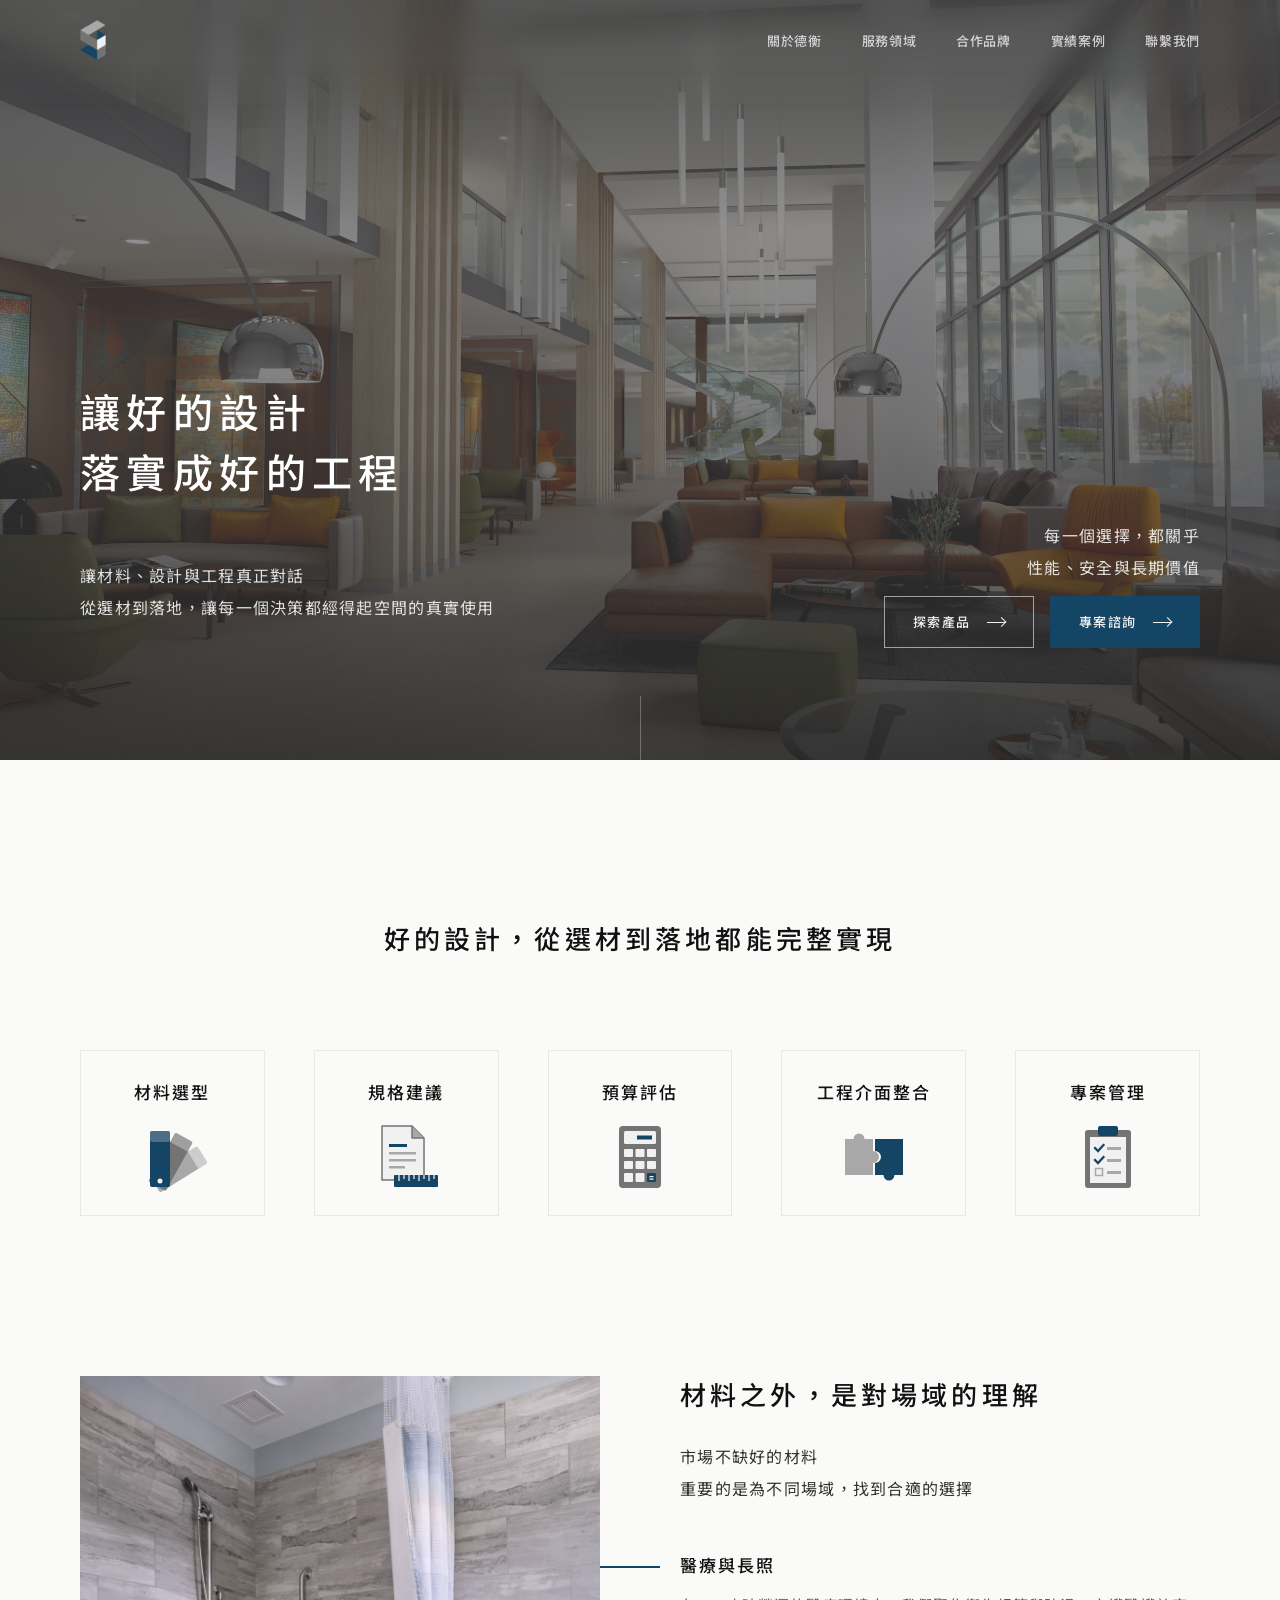
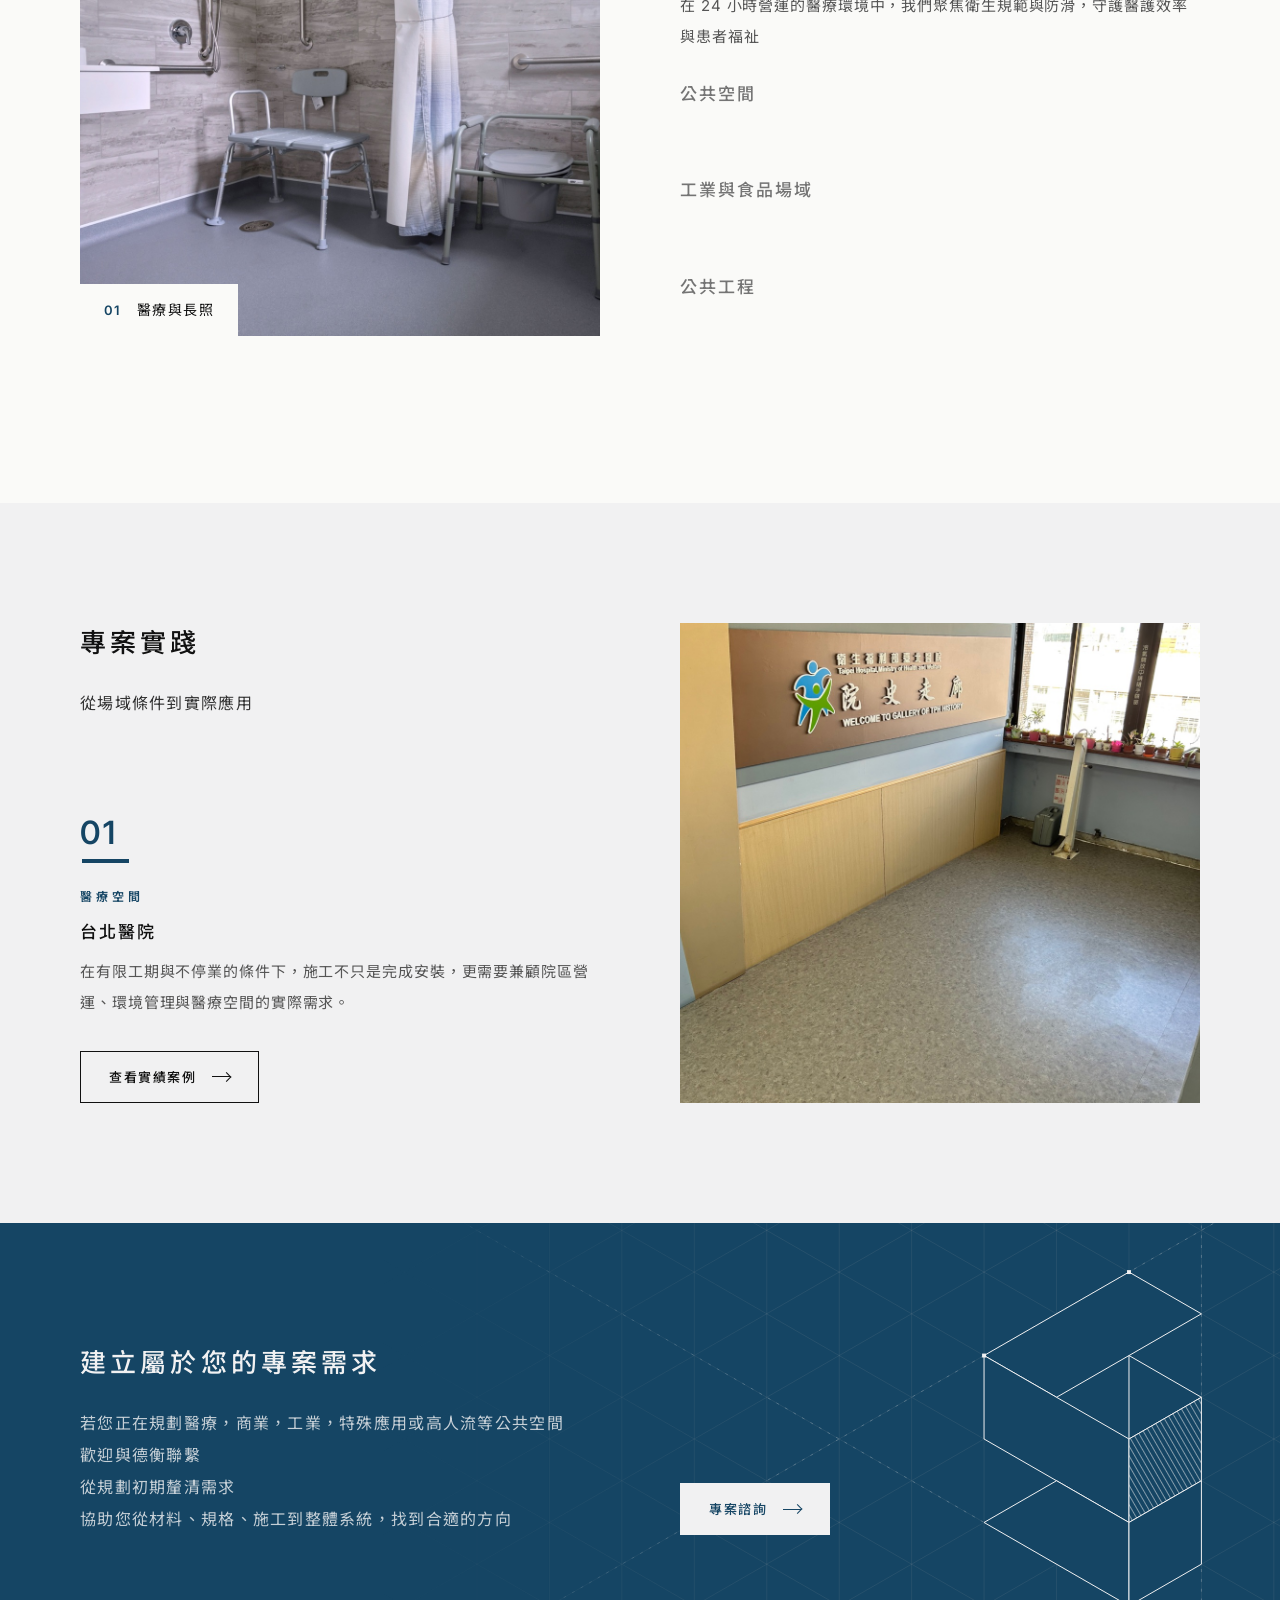
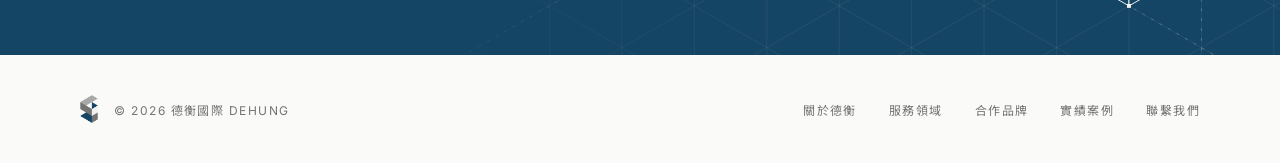
==== commit 10c64f6d: "首頁專案實踐加淺灰滿版底色，與場域區塊分開 Co-Authored-By: Claude Opus 5.5 <noreply@anthropic.com>" ====
--- a/index.html
+++ b/index.html
@@ -109,21 +109,23 @@
       </div>
     </section>
 
-    <!-- 專案實踐 -->
-    <section class="section block two-col">
-      <div class="split__body">
-        <h2 class="h3">專案實踐</h2>
-        <p class="text-large split__intro">從場域條件到實際應用</p>
-        <article class="case split__foot">
-          <span class="project-num"><span class="number">01</span><img src="assets/line-short.svg" alt="" width="47" height="4" /></span>
-          <p class="eyebrow eyebrow--accent">醫療空間</p>
-          <h3 class="h4">台北醫院</h3>
-          <p class="text-body">在有限工期與不停業的條件下，施工不只是完成安裝，更需要兼顧院區營運、環境管理與醫療空間的實際需求。</p>
-          <a class="btn btn--secondary" href="projects.html#hospital">查看實績案例<span class="arrow" aria-hidden="true"></span></a>
-        </article>
-      </div>
-      <img class="split__img" src="assets/home/case-hospital.jpg" alt="臺北醫院院史走廊，完工後的地坪" loading="lazy" />
-    </section>
+    <!-- 專案實踐：淺灰滿版底色，和上方場域區塊分開 -->
+    <div class="band block">
+      <section class="section two-col practice">
+        <div class="split__body">
+          <h2 class="h3">專案實踐</h2>
+          <p class="text-large split__intro">從場域條件到實際應用</p>
+          <article class="case split__foot">
+            <span class="project-num"><span class="number">01</span><img src="assets/line-short.svg" alt="" width="47" height="4" /></span>
+            <p class="eyebrow eyebrow--accent">醫療空間</p>
+            <h3 class="h4">台北醫院</h3>
+            <p class="text-body">在有限工期與不停業的條件下，施工不只是完成安裝，更需要兼顧院區營運、環境管理與醫療空間的實際需求。</p>
+            <a class="btn btn--secondary" href="projects.html#hospital">查看實績案例<span class="arrow" aria-hidden="true"></span></a>
+          </article>
+        </div>
+        <img class="split__img" src="assets/home/case-hospital.jpg" alt="臺北醫院院史走廊，完工後的地坪" loading="lazy" />
+      </section>
+    </div>
 
     <!-- 聯繫 CTA -->
     <section class="cta-band block">
--- a/styles.css
+++ b/styles.css
@@ -282,6 +282,11 @@
 .slideshow__dot[aria-current="true"] { width: 40px; background: #fff; }
 .slideshow__dot:focus-visible { outline: 2px solid #fff; outline-offset: 4px; }
 
+/* full-width light-gray band that sets a section apart from its neighbours */
+.band { padding: 120px 0; background: var(--logo-white); }
+/* a band followed by the navy closing band: the two coloured blocks meet with no sliver of page between */
+.band + .cta-band { margin-top: 0; }
+
 .case { max-width: 513px; }
 .case .eyebrow { margin-top: 24px; }
 .case .h4,
@@ -630,14 +635,15 @@
   pointer-events: none;
 }
 .field-panel.is-active::before { opacity: 0; }
-/* Altro's own reversed logo on the open photo; 48px clear of the edges (guideline: X-height clear space) */
+/* Altro's own reversed logo on the open photo; 48px clear of the edges (guideline: X-height clear
+   space). The caption keeps clear of it (see .field-panel__body right) so they never overlap. */
 .field-panel__mark {
   position: absolute;
   right: 48px;
   bottom: 48px;
   z-index: 2;
   width: auto;
-  height: 40px;
+  height: 30px;
   opacity: 0;
   transition: opacity 0.3s;
   pointer-events: none;
@@ -685,7 +691,7 @@
 .field-panel__body {
   position: absolute;
   left: 48px;
-  right: 48px;
+  right: 168px; /* 48px edge + ~75px logo + 45px gap */
   bottom: 48px;
   z-index: 2;
   max-width: 560px;
@@ -1014,6 +1020,40 @@
   .two-col { grid-template-columns: 1fr; row-gap: 40px; }
   .sector-item::before { display: none; }
   .sectors__media { --media-h: 400px; }
+  /* single column: heading and intro first, then the photo, then the list. The text column is
+     unwrapped so its pieces can sit either side of the photo. */
+  [data-sectors] { row-gap: 0; }
+  [data-sectors] .split__body { display: contents; }
+  [data-sectors] .h3 { order: 1; }
+  [data-sectors] .split__intro { order: 2; }
+  [data-sectors] .sectors__media { order: 3; margin-top: 40px; }
+  /* the four fields become a row of cards right under the photo: swipe sideways and the photo
+     follows (main.js), so it never leaves the screen. The row runs to the screen edges and the
+     next card peeks in to show there is more. */
+  [data-sectors] .sectors__list {
+    order: 4;
+    flex-direction: row;
+    gap: 12px;
+    margin: 0 calc(-1 * var(--gutter));
+    padding: 16px var(--gutter) 4px;
+    overflow-x: auto;
+    scroll-snap-type: x mandatory;
+    scroll-padding: 0 var(--gutter);
+    overscroll-behavior-x: contain;
+    scrollbar-width: none;
+  }
+  [data-sectors] .sectors__list::-webkit-scrollbar { display: none; }
+  .sector-item {
+    flex: 0 0 82%;
+    scroll-snap-align: start;
+    border: 1px solid var(--color-border);
+    transition: border-color 0.3s;
+  }
+  .sector-item.is-active { border-color: var(--logo-navy); }
+  .sector-tab { height: 100%; padding: 20px; }
+  /* no hover on touch: every card shows its description */
+  .sector-tab .text-body { opacity: 1; transform: none; color: var(--logo-gray); text-wrap: pretty; }
+  .sector-tab .h4 { margin-bottom: 6px; }
   .services__list { flex-wrap: wrap; gap: 24px; }
   .system--reverse .split__img { order: 0; }
   .split__img { height: 400px; }
@@ -1026,24 +1066,45 @@
   .systems__index { display: none; }
   .system__img { height: 400px; }
   .system-card { padding: 40px 24px 32px; }
-  .field-panel__body { left: 32px; right: 32px; bottom: 32px; }
+  .field-panel__body { left: 32px; right: 144px; bottom: 32px; }
+  .field-panel__mark { right: 32px; bottom: 32px; }
   .cta-band__graphic { opacity: 0.4; }
 }
 @media (max-width: 900px) {
   .nav-toggle { display: block; }
+  /* mobile menu: a frosted sheet that fills the screen behind the logo and toggle, fades in,
+     and brings the items up one after another */
   .site-nav {
-    display: none;
-    position: absolute;
-    top: 100%;
-    left: 0;
-    right: 0;
-    background: var(--color-bg);
-    border-bottom: 1px solid var(--logo-white);
+    position: fixed;
+    inset: 0;
+    z-index: -1; /* above the header tint, below the logo and toggle */
+    padding-top: var(--header-h);
+    background: rgba(250, 250, 248, 0.88);
+    -webkit-backdrop-filter: blur(20px) saturate(1.2);
+    backdrop-filter: blur(20px) saturate(1.2);
+    opacity: 0;
+    visibility: hidden;
+    transition: opacity 0.45s var(--ease), visibility 0s 0.45s;
   }
-  .site-nav.is-open { display: block; }
-  .site-nav__list { flex-direction: column; gap: 0; padding: 8px var(--gutter) 24px; }
-  .site-nav a { padding: 14px 0; }
+  .site-nav.is-open { opacity: 1; visibility: visible; transition: opacity 0.45s var(--ease); }
+  .site-nav__list { flex-direction: column; gap: 0; padding: 24px var(--gutter); }
+  .site-nav li {
+    border-bottom: 1px solid var(--color-border);
+    opacity: 0;
+    transform: translateY(12px);
+    transition: opacity 0.3s, transform 0.3s var(--ease);
+  }
+  .site-nav.is-open li { opacity: 1; transform: none; transition: opacity 0.5s, transform 0.6s var(--ease); }
+  .site-nav.is-open li:nth-child(1) { transition-delay: 0.08s; }
+  .site-nav.is-open li:nth-child(2) { transition-delay: 0.13s; }
+  .site-nav.is-open li:nth-child(3) { transition-delay: 0.18s; }
+  .site-nav.is-open li:nth-child(4) { transition-delay: 0.23s; }
+  .site-nav.is-open li:nth-child(5) { transition-delay: 0.28s; }
+  .site-nav a { padding: 20px 0; font-size: 18px; letter-spacing: 0.12em; color: var(--color-ink); }
   .site-nav a::after { display: none; }
+  /* the page underneath stays put while the menu is open */
+  body:has(.site-nav.is-open) { overflow: hidden; }
+  .site-header:has(.site-nav.is-open)::before { opacity: 0; }
 }
 @media (max-width: 720px) {
   :root { --gutter: 20px; --space-section: 96px; --header-h: 64px; }
@@ -1059,11 +1120,49 @@
   .hero__bottom,
   .hero__bottom--end { flex-direction: column; align-items: flex-start; gap: 32px; margin-top: 40px; }
   .hero__aside { margin-top: 0; align-items: flex-start; text-align: left; }
+  /* phone hero type: tighter headline, smaller lead, the aside reads as a secondary note under a
+     thin rule, and the two buttons share the row */
+  .hero .h1,
+  .contact__intro .h1 { font-size: 30px; line-height: 1.45; letter-spacing: 0.12em; }
+  .hero .text-large,
+  .contact__intro .text-large { font-size: 15px; line-height: 1.9; letter-spacing: 0.06em; }
+  .contact__intro .text-large { margin-top: 28px; }
+  .hero__bottom { gap: 28px; margin-top: 28px; }
+  .hero__aside { align-self: stretch; gap: 24px; padding-top: 24px; border-top: 1px solid rgba(241, 241, 242, 0.25); }
+  .hero__aside .text-large { font-size: 14px; color: rgba(255, 255, 255, 0.7); }
+  .hero__aside .hero__statement { font-size: 15px; color: var(--logo-white); }
+  .hero .btn-group { gap: 12px; }
+  /* phone buttons: smaller everywhere so they sit in proportion with 15px body text */
+  .btn { height: 40px; gap: 12px; padding: 0 18px; font-size: 12px; }
+  /* 專案實踐: heading and intro, then the photo, then the case — same order as the 場域 section */
+  .band { padding: 64px 0; }
+  .practice { row-gap: 0; }
+  .practice .split__body { display: contents; }
+  .practice .h3 { order: 1; }
+  .practice .split__intro { order: 2; }
+  .practice .split__img { order: 3; margin-top: 32px; }
+  .practice .case { order: 4; padding-top: 32px; }
+  .practice .case .btn { margin-top: 24px; }
   /* on narrow screens, wrap Chinese headings and lead text only at punctuation (，、。) so words
      are not split and no line ends with one or two orphan characters; anywhere-break is the fallback */
   .h1, .h2, .h3, .text-large { word-break: keep-all; overflow-wrap: anywhere; }
-  .services__list { margin-top: 48px; }
-  .service-card { width: calc(50% - 12px); }
+  /* 好的設計: the five cards become a compact list — small icon, name, thin rules — matching the
+     場域 list below, and the heading aligns left like every other section on the phone */
+  .services { text-align: left; }
+  .services__list { flex-direction: column; flex-wrap: nowrap; gap: 0; margin-top: 32px; }
+  .service-card {
+    flex-direction: row-reverse;
+    justify-content: flex-end;
+    gap: 20px;
+    width: auto;
+    height: auto;
+    padding: 16px 0;
+    border: 0;
+    border-top: 1px solid var(--color-border);
+    background: none;
+  }
+  .service-card:last-child { border-bottom: 1px solid var(--color-border); }
+  .service-card img { width: 40px; height: 40px; margin-top: 0; }
   .split__img { height: 280px; }
   .page-intro { padding-top: calc(var(--header-h) + 72px); }
   .brand-grid { grid-template-columns: 1fr; }
@@ -1072,7 +1171,7 @@
   .case-item__body { margin-top: 32px; }
   .case-item.is-open .case-item__inner { padding-bottom: 40px; }
   .contact { grid-template-columns: 1fr; min-height: 0; }
-  .contact__intro { padding: calc(var(--header-h) + 56px) var(--gutter) 56px; }
+  .contact__intro { padding: calc(var(--header-h) + 88px) var(--gutter) 64px; }
   .contact__graphic { display: none; }
   .contact__form-wrap { padding: 56px var(--gutter) 96px; }
   .contact-form { grid-template-columns: 1fr; gap: 28px; }
@@ -1092,10 +1191,18 @@
   .field-panel__num { flex-direction: row; align-items: center; }
   .field-panel__label { writing-mode: horizontal-tb; font-size: 16px; letter-spacing: 0.1em; }
   .field-panel__body { left: 20px; right: 20px; bottom: 28px; }
+  /* phone: the caption spans the width, so the logo moves to the empty right end of the top row */
+  .field-panel__mark { top: 24px; right: 20px; bottom: auto; height: 24px; }
   .cta-band__inner { padding-top: 80px; padding-bottom: 80px; row-gap: 32px; }
   .cta-band__graphic { display: none; }
-  .site-footer__inner { flex-direction: column; align-items: flex-start; }
-  .site-footer nav ul { flex-wrap: wrap; gap: 16px 24px; }
+  /* footer: links in two even columns first, then the copyright under a thin rule */
+  .site-footer__inner { flex-direction: column; align-items: stretch; gap: 0; padding-top: 48px; }
+  .site-footer nav { order: -1; }
+  .site-footer nav ul { display: grid; grid-template-columns: 1fr 1fr; gap: 0 24px; }
+  .site-footer nav a { display: block; padding: 10px 0; font-size: 13px; color: var(--color-text-soft); }
+  .site-footer__brand { margin-top: 32px; padding-top: 24px; border-top: 1px solid var(--color-border); gap: 12px; }
+  .site-footer__brand img { height: 22px; }
+  .site-footer__brand p { font-size: 11px; }
 }
 @media (prefers-reduced-motion: reduce) {
   *, *::before, *::after { transition: none !important; animation: none !important; }
